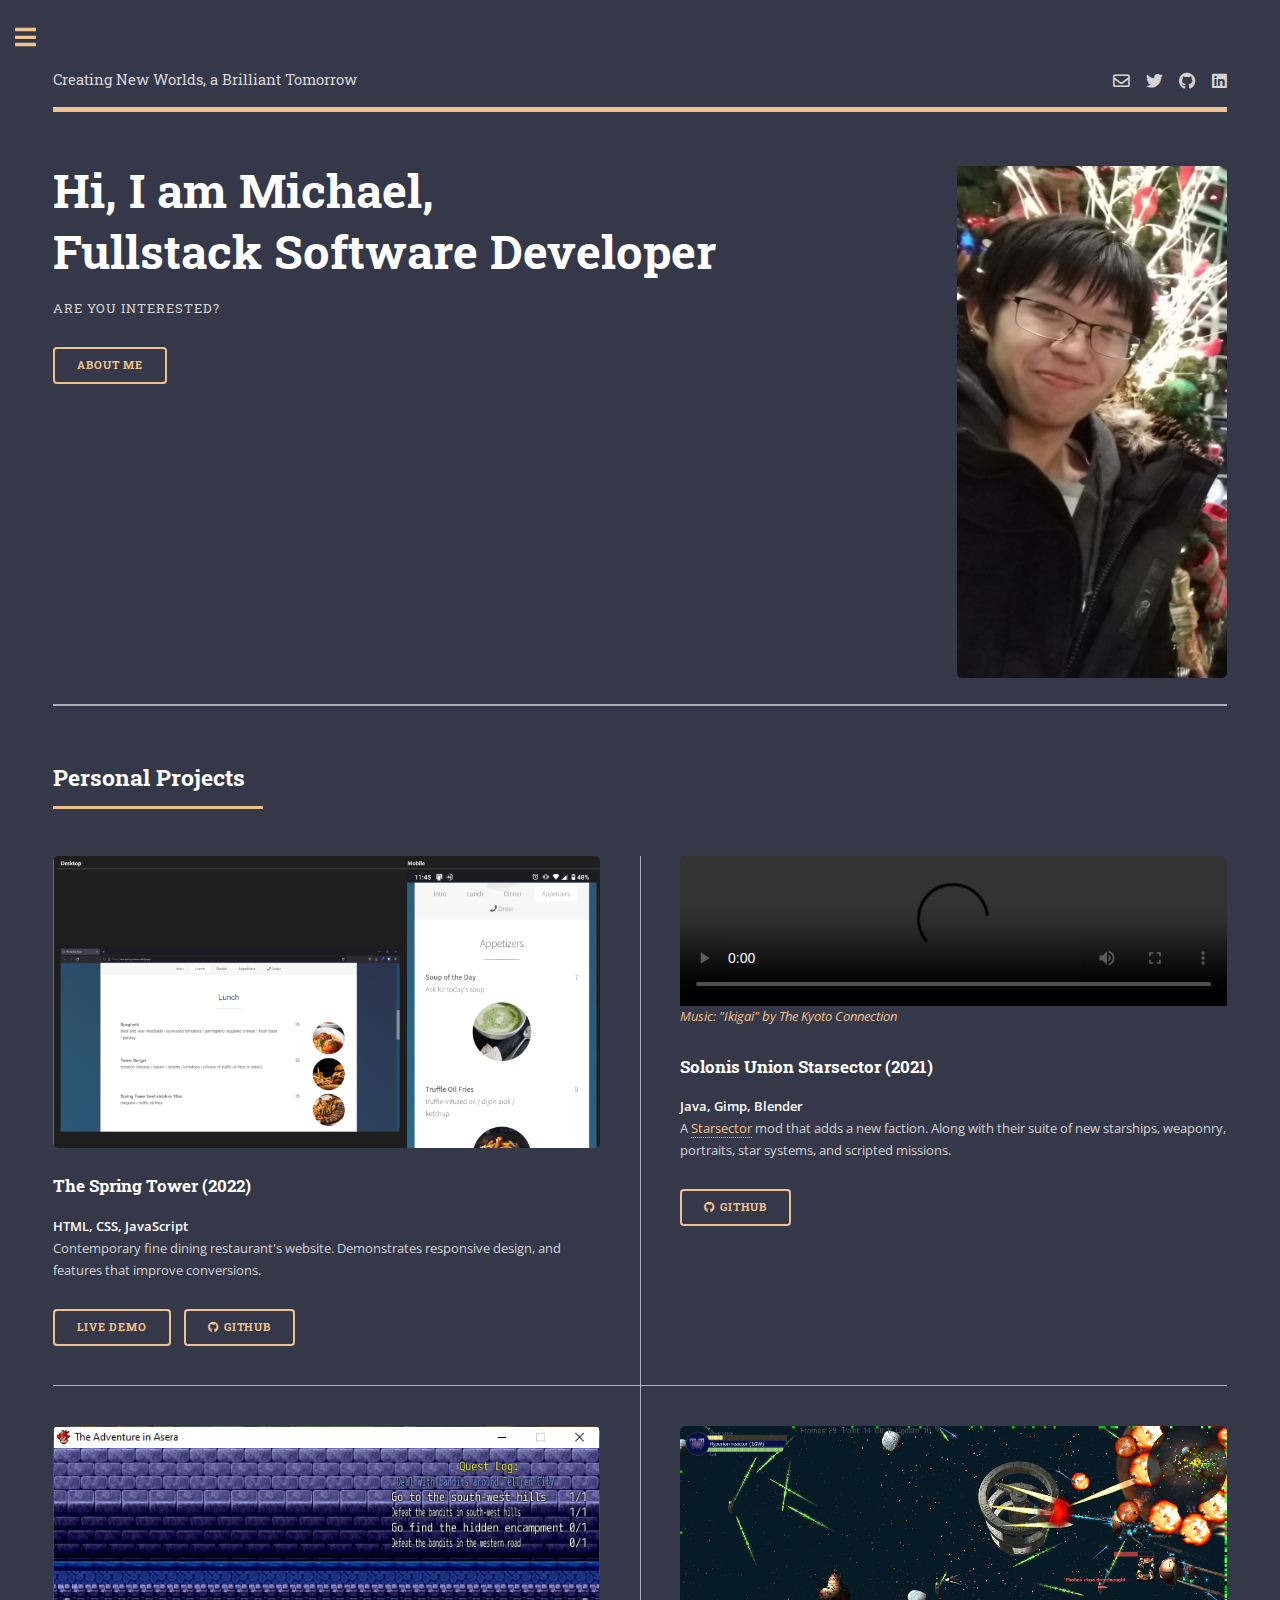
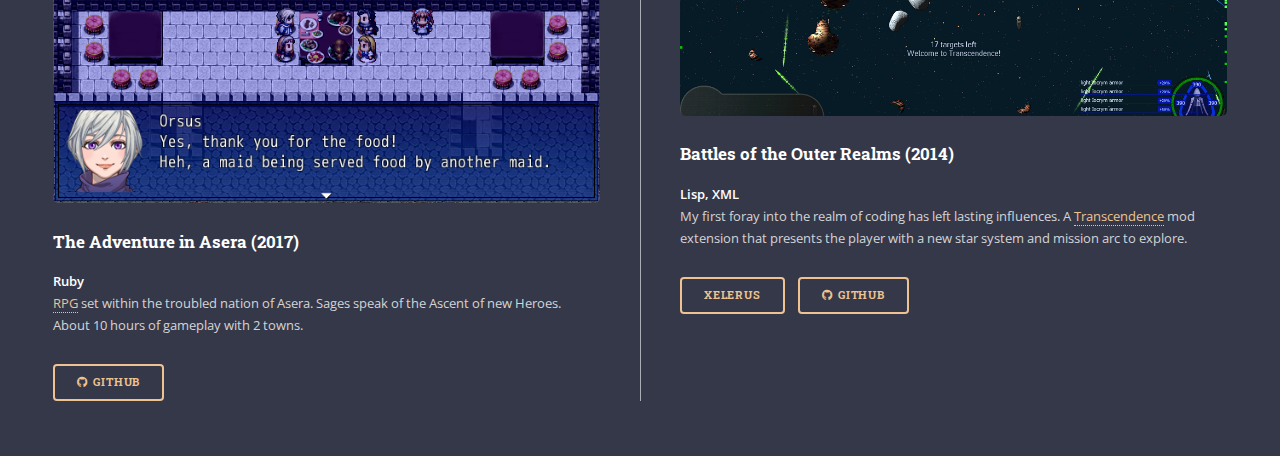
==== index.html @ c37753ed "Add poptrox to portfolio images" ====
<!DOCTYPE HTML>
<!--
	Editorial by HTML5 UP
	html5up.net | @ajlkn
	Free for personal and commercial use under the CCA 3.0 license (html5up.net/license)
-->
<html>
	<head>
		<title>Michael Ly - SolarGalaxy</title>
		<meta charset="utf-8" />
		<meta name="viewport" content="width=device-width, initial-scale=1, user-scalable=no" />
		<!-- <meta name="robots" content="nofollow"> -->
		<link rel="icon" type="image/x-icon" href="./images/favicon.ico">
		<link rel="stylesheet" href="assets/css/main.css" />
		<link rel="stylesheet" href="assets/css/poptrox.css" />
	</head>
	<body class="is-preload">

		<!-- Wrapper -->
			<div id="wrapper">

				<!-- Main -->
					<div id="main">
						<div class="inner">

							<!-- Header -->
								<header id="header">
									<a href="index.html" class="logo">Creating New Worlds, a Brilliant Tomorrow</a>
									<ul class="icons">
										<li><a href="mailto:michaelpci.ly@mail.utoronto.ca" class="icon fa-envelope"><span class="label">email</span></a></li>
										<li><a href="https://twitter.com/SolarGalaxyInf" class="icon brands fa-twitter"><span class="label">Twitter</span></a></li>
										<li><a href="https://github.com/infinitesolargalaxy" class="icon brands fa-github"><span class="label">Github</span></a></li>
										<li><a href="https://www.linkedin.com/in/michaellysg/" class="icon brands fa-linkedin"><span class="label">Linkedin</span></a></li>
									</ul>
								</header>

							<!-- Banner -->
								<section id="banner">
									<div class="content">
										<header>
											<h1>Hi, I am Michael,<br />
											Fullstack Software Developer</h1>
											<p>Are you interested?</p>
										</header>
										<ul class="actions">
											<li><a href="about-me.html" class="button big">About Me</a></li>
										</ul>
									</div>
									<span class="image object thumb">
										<a href="images/Profile.png" class="image"><img src="images/Profile.png" alt="Michael Ly" /></a>
									</span>
								</section>

								<section>
									<header class="major">
										<h2>Personal Projects</h2>
									</header>
									<div class="posts">
										<article class="thumb">
											<a href="images/TheSpringTower.PNG" class="image"><img src="images/TheSpringTower.PNG" alt="The Spring Tower restaurant website" /></a>
											<h3>The Spring Tower (2022)</h3>
											<p><strong>HTML, CSS, JavaScript</strong><br>Contemporary fine dining restaurant's website. Demonstrates responsive design, and features that improve conversions.</p>
											<ul class="actions">
												<li><a href="https://the-spring-tower.netlify.app/" class="button">Live Demo</a></li>
												<li><a href="https://github.com/infinitesolargalaxy/restaurant" class="button icon brands fa-github">Github</a></li>
											</ul>
										</article>
										<article>
											<a href="https://freemusicarchive.org/music/The_Kyoto_Connection/Kyoto_Soundscapes/8_Ikigai" class="image">
												<video controls>
													<source src="videos/Starsector Mod_Trim.mp4" type="video/mp4">
													Your browser does not support the video tag.
												</video>
												<figcaption>
													<i class="music-credit" href="https://freemusicarchive.org/music/The_Kyoto_Connection/Kyoto_Soundscapes/8_Ikigai" >Music: "Ikigai" by The Kyoto Connection</i>
												</figcaption>
											</a>
											<h3>Solonis Union Starsector (2021)</h3>
											<p><strong>Java, Gimp, Blender</strong><br>A <a href="https://fractalsoftworks.com/">Starsector</a> mod that adds a new faction. Along with their suite of new starships, weaponry, portraits, star systems, and scripted missions.</p>
											<ul class="actions">
												<li><a href="https://github.com/infinitesolargalaxy/Solonis_Union_starsector" class="button icon brands fa-github">Github</a></li>
											</ul>
										</article>
										<article class="thumb">
											<a href="images/TheAdventureInAsera3.PNG" class="image"><img src="images/TheAdventureInAsera3.PNG" alt="The Adventure in Asera" /></a>
											<h3>The Adventure in Asera (2017)</h3>
											<p><strong>Ruby</strong><br><a href="https://www.rpgmakerweb.com/products/rpg-maker-vx-ace">RPG</a> set within the troubled nation of Asera. Sages speak of the Ascent of new Heroes. About 10 hours of gameplay with 2 towns.</p>
											<ul class="actions">
												<li><a href="https://github.com/infinitesolargalaxy/Adventure" class="button icon brands fa-github">Github</a></li>
											</ul>
										</article>
										<article class="thumb">
											<a href="images/BattlesoftheOuterRealms.png" class="image"><img src="images/BattlesoftheOuterRealms.png" alt="Battles of the Outer Realms" /></a>
											<h3>Battles of the Outer Realms (2014)</h3>
											<p><strong>Lisp, XML</strong><br>My first foray into the realm of coding has left lasting influences. A <a href="https://transcendence.kronosaur.com/">Transcendence</a> mod extension that presents the player with a new star system and mission arc to explore.</p>
											<ul class="actions">
												<li><a href="http://xelerus.de/index.php?s=mod&id=1372" class="button">Xelerus</a></li>
												<li><a href="https://github.com/infinitesolargalaxy/Battles-of-the-Outer-Realms" class="button icon brands fa-github">Github</a></li>
											</ul>
										</article>
									</div>
								</section>
						</div>
					</div>

				<!-- Sidebar -->
					<div id="sidebar">
						<div class="inner">

							<!-- Search -->
								<section id="search" class="alt">
									<form method="get" action="https://google.com/search" target="_blank">
										<input name="q" type="hidden" value="site:infinitesolargalaxy.github.io"/>
										<input name="q" type="text" placeholder="search" id="query" maxlength="200" />
									</form>
								</section>

							<!-- Menu -->
								<nav id="menu">
									<header class="major">
										<h2>Menu</h2>
									</header>
									<ul>
										<li><a href="index.html">Homepage</a></li>
										<li><a href="about-me.html">About Me</a></li>
									</ul>
								</nav>
								
								<section class="fun-stats">
									<img src="https://github-readme-streak-stats.herokuapp.com/?user=infinitesolargalaxy&" alt="infinitesolargalaxy" />
									<img src="https://github-readme-stats.vercel.app/api/top-langs?username=infinitesolargalaxy&show_icons=true&locale=en&layout=compact" alt="infinitesolargalaxy" />
								</section>

							<!-- Section -->
								<section>
									<header class="major">
										<h2>Contact Me</h2>
									</header>
									<p>Let's Start a Conversation!</p>
									<ul class="contact">
										<li class="icon solid fa-envelope"><a href="mailto:michaelpci.ly@mail.utoronto.ca">michaelpci.ly@mail.utoronto.ca</a></li>
										<li class="icon solid brands fa-twitter"><a href="https://twitter.com/SolarGalaxyInf">Twitter</a></li>
										<li class="icon solid brands fa-github"><a href="https://github.com/infinitesolargalaxy">Github</a></li>
										<li class="icon solid brands fa-linkedin"><a href="https://www.linkedin.com/in/michaellysg/">Linkedin</a></li>
									</ul>
								</section>

							<!-- Footer -->
								<footer id="footer">
									<p class="copyright">&copy; Michael Ly. All rights reserved. <br>Design: <a href="https://html5up.net">HTML5 UP</a>.</p>
								</footer>

						</div>
					</div>

			</div>

		<!-- Scripts -->
			<script src="assets/js/jquery.min.js"></script>
			<script src="assets/js/jquery.poptrox.min.js"></script>
			<script src="assets/js/browser.min.js"></script>
			<script src="assets/js/breakpoints.min.js"></script>
			<script src="assets/js/util.js"></script>
			<script src="assets/js/main.js"></script>

	</body>
</html>
---- assets/css/main.css ----
@import url(fontawesome-all.min.css);
@import url("https://fonts.googleapis.com/css?family=Open+Sans:400,600,400italic,600italic|Roboto+Slab:400,700");
/*
	Editorial by HTML5 UP
	html5up.net | @ajlkn
	Free for personal and commercial use under the CCA 3.0 license (html5up.net/license)
*/
html, body, div, span, applet, object,
iframe, h1, h2, h3, h4, h5, h6, p, blockquote,
pre, a, abbr, acronym, address, big, cite,
code, del, dfn, em, img, ins, kbd, q, s, samp,
small, strike, strong, sub, sup, tt, var, b,
u, i, center, dl, dt, dd, ol, ul, li, fieldset,
form, label, legend, table, caption, tbody,
tfoot, thead, tr, th, td, article, aside,
canvas, details, embed, figure, figcaption,
footer, header, hgroup, menu, nav, output, ruby,
section, summary, time, mark, audio, video {
  margin: 0;
  padding: 0;
  border: 0;
  font-size: 100%;
  font: inherit;
  vertical-align: baseline; }

article, aside, details, figcaption, figure,
footer, header, hgroup, menu, nav, section {
  display: block; }

body {
  line-height: 1; }

ol, ul {
  list-style: none; }

blockquote, q {
  quotes: none; }
  blockquote:before, blockquote:after, q:before, q:after {
    content: '';
    content: none; }

table {
  border-collapse: collapse;
  border-spacing: 0; }

body {
  -webkit-text-size-adjust: none; }

mark {
  background-color: transparent;
  color: inherit; }

input::-moz-focus-inner {
  border: 0;
  padding: 0; }

input, select, textarea {
  -moz-appearance: none;
  -webkit-appearance: none;
  -ms-appearance: none;
  appearance: none; }

/* Basic */
@-ms-viewport {
  width: device-width; }

body {
  -ms-overflow-style: scrollbar; }

@media screen and (max-width: 480px) {
  html, body {
    min-width: 320px; } }

html {
  box-sizing: border-box; }

*, *:before, *:after {
  box-sizing: inherit; }

body {
  background: #353849; }
  body.is-preload *, body.is-preload *:before, body.is-preload *:after, body.is-resizing *, body.is-resizing *:before, body.is-resizing *:after {
    -moz-animation: none !important;
    -webkit-animation: none !important;
    -ms-animation: none !important;
    animation: none !important;
    -moz-transition: none !important;
    -webkit-transition: none !important;
    -ms-transition: none !important;
    transition: none !important; }

/* Type */
body, input, select, textarea {
  color: #D4D4D6;
  font-family: "Open Sans", sans-serif;
  font-size: 13pt;
  font-weight: 400;
  line-height: 1.65; }
  @media screen and (max-width: 1680px) {
    body, input, select, textarea {
      font-size: 11pt; } }
  @media screen and (max-width: 1280px) {
    body, input, select, textarea {
      font-size: 10pt; } }
  @media screen and (max-width: 360px) {
    body, input, select, textarea {
      font-size: 9pt; } }

a {
  -moz-transition: color 0.2s ease-in-out, border-bottom-color 0.2s ease-in-out;
  -webkit-transition: color 0.2s ease-in-out, border-bottom-color 0.2s ease-in-out;
  -ms-transition: color 0.2s ease-in-out, border-bottom-color 0.2s ease-in-out;
  transition: color 0.2s ease-in-out, border-bottom-color 0.2s ease-in-out;
  border-bottom: dotted 1px;
  color: #EEC390;
  text-decoration: none; }
  a:hover {
    border-bottom-color: #EEC390;
    color: #EEC390 !important; }
    a:hover strong {
      color: inherit; }

strong, b {
  color: #FFFFFF;
  font-weight: 600; }

em, i {
  font-style: italic; }

p {
  margin: 0 0 2em 0; }

h1, h2, h3, h4, h5, h6 {
  color: #FFFFFF;
  font-family: "Roboto Slab", serif;
  font-weight: 700;
  line-height: 1.5;
  margin: 0 0 1em 0; }
  h1 a, h2 a, h3 a, h4 a, h5 a, h6 a {
    color: inherit;
    text-decoration: none;
    border-bottom: 0; }

h1 {
  font-size: 4em;
  margin: 0 0 0.5em 0;
  line-height: 1.3; }

h2 {
  font-size: 1.75em; }

h3 {
  font-size: 1.25em; }

h4 {
  font-size: 1.1em; }

h5 {
  font-size: 0.9em; }

h6 {
  font-size: 0.7em; }

@media screen and (max-width: 1680px) {
  h1 {
    font-size: 3.5em; } }

@media screen and (max-width: 980px) {
  h1 {
    font-size: 3.25em; } }

@media screen and (max-width: 736px) {
  h1 {
    font-size: 2em;
    line-height: 1.4; }
  h2 {
    font-size: 1.5em; } }

sub {
  font-size: 0.8em;
  position: relative;
  top: 0.5em; }

sup {
  font-size: 0.8em;
  position: relative;
  top: -0.5em; }

blockquote {
  border-left: solid 3px rgba(210, 215, 217, 0.75);
  font-style: italic;
  margin: 0 0 2em 0;
  padding: 0.5em 0 0.5em 2em; }

code {
  background: rgba(230, 235, 237, 0.25);
  border-radius: 0.375em;
  border: solid 1px rgba(210, 215, 217, 0.75);
  font-family: "Courier New", monospace;
  font-size: 0.9em;
  margin: 0 0.25em;
  padding: 0.25em 0.65em; }

pre {
  -webkit-overflow-scrolling: touch;
  font-family: "Courier New", monospace;
  font-size: 0.9em;
  margin: 0 0 2em 0; }
  pre code {
    display: block;
    line-height: 1.75;
    padding: 1em 1.5em;
    overflow-x: auto; }

hr {
  border: 0;
  border-bottom: solid 1px rgba(210, 215, 217, 0.75);
  margin: 2em 0; }
  hr.major {
    margin: 3em 0; }

.align-left {
  text-align: left; }

.align-center {
  text-align: center; }

.align-right {
  text-align: right; }

/* Row */
.row {
  display: flex;
  flex-wrap: wrap;
  box-sizing: border-box;
  align-items: stretch; }
  .row > * {
    box-sizing: border-box; }
  .row.gtr-uniform > * > :last-child {
    margin-bottom: 0; }
  .row.aln-left {
    justify-content: flex-start; }
  .row.aln-center {
    justify-content: center; }
  .row.aln-right {
    justify-content: flex-end; }
  .row.aln-top {
    align-items: flex-start; }
  .row.aln-middle {
    align-items: center; }
  .row.aln-bottom {
    align-items: flex-end; }
  .row > .imp {
    order: -1; }
  .row > .col-1 {
    width: 8.33333%; }
  .row > .off-1 {
    margin-left: 8.33333%; }
  .row > .col-2 {
    width: 16.66667%; }
  .row > .off-2 {
    margin-left: 16.66667%; }
  .row > .col-3 {
    width: 25%; }
  .row > .off-3 {
    margin-left: 25%; }
  .row > .col-4 {
    width: 33.33333%; }
  .row > .off-4 {
    margin-left: 33.33333%; }
  .row > .col-5 {
    width: 41.66667%; }
  .row > .off-5 {
    margin-left: 41.66667%; }
  .row > .col-6 {
    width: 50%; }
  .row > .off-6 {
    margin-left: 50%; }
  .row > .col-7 {
    width: 58.33333%; }
  .row > .off-7 {
    margin-left: 58.33333%; }
  .row > .col-8 {
    width: 66.66667%; }
  .row > .off-8 {
    margin-left: 66.66667%; }
  .row > .col-9 {
    width: 75%; }
  .row > .off-9 {
    margin-left: 75%; }
  .row > .col-10 {
    width: 83.33333%; }
  .row > .off-10 {
    margin-left: 83.33333%; }
  .row > .col-11 {
    width: 91.66667%; }
  .row > .off-11 {
    margin-left: 91.66667%; }
  .row > .col-12 {
    width: 100%; }
  .row > .off-12 {
    margin-left: 100%; }
  .row.gtr-0 {
    margin-top: 0;
    margin-left: 0em; }
    .row.gtr-0 > * {
      padding: 0 0 0 0em; }
    .row.gtr-0.gtr-uniform {
      margin-top: 0em; }
      .row.gtr-0.gtr-uniform > * {
        padding-top: 0em; }
  .row.gtr-25 {
    margin-top: 0;
    margin-left: -0.375em; }
    .row.gtr-25 > * {
      padding: 0 0 0 0.375em; }
    .row.gtr-25.gtr-uniform {
      margin-top: -0.375em; }
      .row.gtr-25.gtr-uniform > * {
        padding-top: 0.375em; }
  .row.gtr-50 {
    margin-top: 0;
    margin-left: -0.75em; }
    .row.gtr-50 > * {
      padding: 0 0 0 0.75em; }
    .row.gtr-50.gtr-uniform {
      margin-top: -0.75em; }
      .row.gtr-50.gtr-uniform > * {
        padding-top: 0.75em; }
  .row {
    margin-top: 0;
    margin-left: -1.5em; }
    .row > * {
      padding: 0 0 0 1.5em; }
    .row.gtr-uniform {
      margin-top: -1.5em; }
      .row.gtr-uniform > * {
        padding-top: 1.5em; }
  .row.gtr-150 {
    margin-top: 0;
    margin-left: -2.25em; }
    .row.gtr-150 > * {
      padding: 0 0 0 2.25em; }
    .row.gtr-150.gtr-uniform {
      margin-top: -2.25em; }
      .row.gtr-150.gtr-uniform > * {
        padding-top: 2.25em; }
  .row.gtr-200 {
    margin-top: 0;
    margin-left: -3em; }
    .row.gtr-200 > * {
      padding: 0 0 0 3em; }
    .row.gtr-200.gtr-uniform {
      margin-top: -3em; }
      .row.gtr-200.gtr-uniform > * {
        padding-top: 3em; }
  @media screen and (max-width: 1680px) {
    .row {
      display: flex;
      flex-wrap: wrap;
      box-sizing: border-box;
      align-items: stretch; }
      .row > * {
        box-sizing: border-box; }
      .row.gtr-uniform > * > :last-child {
        margin-bottom: 0; }
      .row.aln-left {
        justify-content: flex-start; }
      .row.aln-center {
        justify-content: center; }
      .row.aln-right {
        justify-content: flex-end; }
      .row.aln-top {
        align-items: flex-start; }
      .row.aln-middle {
        align-items: center; }
      .row.aln-bottom {
        align-items: flex-end; }
      .row > .imp-xlarge {
        order: -1; }
      .row > .col-1-xlarge {
        width: 8.33333%; }
      .row > .off-1-xlarge {
        margin-left: 8.33333%; }
      .row > .col-2-xlarge {
        width: 16.66667%; }
      .row > .off-2-xlarge {
        margin-left: 16.66667%; }
      .row > .col-3-xlarge {
        width: 25%; }
      .row > .off-3-xlarge {
        margin-left: 25%; }
      .row > .col-4-xlarge {
        width: 33.33333%; }
      .row > .off-4-xlarge {
        margin-left: 33.33333%; }
      .row > .col-5-xlarge {
        width: 41.66667%; }
      .row > .off-5-xlarge {
        margin-left: 41.66667%; }
      .row > .col-6-xlarge {
        width: 50%; }
      .row > .off-6-xlarge {
        margin-left: 50%; }
      .row > .col-7-xlarge {
        width: 58.33333%; }
      .row > .off-7-xlarge {
        margin-left: 58.33333%; }
      .row > .col-8-xlarge {
        width: 66.66667%; }
      .row > .off-8-xlarge {
        margin-left: 66.66667%; }
      .row > .col-9-xlarge {
        width: 75%; }
      .row > .off-9-xlarge {
        margin-left: 75%; }
      .row > .col-10-xlarge {
        width: 83.33333%; }
      .row > .off-10-xlarge {
        margin-left: 83.33333%; }
      .row > .col-11-xlarge {
        width: 91.66667%; }
      .row > .off-11-xlarge {
        margin-left: 91.66667%; }
      .row > .col-12-xlarge {
        width: 100%; }
      .row > .off-12-xlarge {
        margin-left: 100%; }
      .row.gtr-0 {
        margin-top: 0;
        margin-left: 0em; }
        .row.gtr-0 > * {
          padding: 0 0 0 0em; }
        .row.gtr-0.gtr-uniform {
          margin-top: 0em; }
          .row.gtr-0.gtr-uniform > * {
            padding-top: 0em; }
      .row.gtr-25 {
        margin-top: 0;
        margin-left: -0.375em; }
        .row.gtr-25 > * {
          padding: 0 0 0 0.375em; }
        .row.gtr-25.gtr-uniform {
          margin-top: -0.375em; }
          .row.gtr-25.gtr-uniform > * {
            padding-top: 0.375em; }
      .row.gtr-50 {
        margin-top: 0;
        margin-left: -0.75em; }
        .row.gtr-50 > * {
          padding: 0 0 0 0.75em; }
        .row.gtr-50.gtr-uniform {
          margin-top: -0.75em; }
          .row.gtr-50.gtr-uniform > * {
            padding-top: 0.75em; }
      .row {
        margin-top: 0;
        margin-left: -1.5em; }
        .row > * {
          padding: 0 0 0 1.5em; }
        .row.gtr-uniform {
          margin-top: -1.5em; }
          .row.gtr-uniform > * {
            padding-top: 1.5em; }
      .row.gtr-150 {
        margin-top: 0;
        margin-left: -2.25em; }
        .row.gtr-150 > * {
          padding: 0 0 0 2.25em; }
        .row.gtr-150.gtr-uniform {
          margin-top: -2.25em; }
          .row.gtr-150.gtr-uniform > * {
            padding-top: 2.25em; }
      .row.gtr-200 {
        margin-top: 0;
        margin-left: -3em; }
        .row.gtr-200 > * {
          padding: 0 0 0 3em; }
        .row.gtr-200.gtr-uniform {
          margin-top: -3em; }
          .row.gtr-200.gtr-uniform > * {
            padding-top: 3em; } }
  @media screen and (max-width: 1280px) {
    .row {
      display: flex;
      flex-wrap: wrap;
      box-sizing: border-box;
      align-items: stretch; }
      .row > * {
        box-sizing: border-box; }
      .row.gtr-uniform > * > :last-child {
        margin-bottom: 0; }
      .row.aln-left {
        justify-content: flex-start; }
      .row.aln-center {
        justify-content: center; }
      .row.aln-right {
        justify-content: flex-end; }
      .row.aln-top {
        align-items: flex-start; }
      .row.aln-middle {
        align-items: center; }
      .row.aln-bottom {
        align-items: flex-end; }
      .row > .imp-large {
        order: -1; }
      .row > .col-1-large {
        width: 8.33333%; }
      .row > .off-1-large {
        margin-left: 8.33333%; }
      .row > .col-2-large {
        width: 16.66667%; }
      .row > .off-2-large {
        margin-left: 16.66667%; }
      .row > .col-3-large {
        width: 25%; }
      .row > .off-3-large {
        margin-left: 25%; }
      .row > .col-4-large {
        width: 33.33333%; }
      .row > .off-4-large {
        margin-left: 33.33333%; }
      .row > .col-5-large {
        width: 41.66667%; }
      .row > .off-5-large {
        margin-left: 41.66667%; }
      .row > .col-6-large {
        width: 50%; }
      .row > .off-6-large {
        margin-left: 50%; }
      .row > .col-7-large {
        width: 58.33333%; }
      .row > .off-7-large {
        margin-left: 58.33333%; }
      .row > .col-8-large {
        width: 66.66667%; }
      .row > .off-8-large {
        margin-left: 66.66667%; }
      .row > .col-9-large {
        width: 75%; }
      .row > .off-9-large {
        margin-left: 75%; }
      .row > .col-10-large {
        width: 83.33333%; }
      .row > .off-10-large {
        margin-left: 83.33333%; }
      .row > .col-11-large {
        width: 91.66667%; }
      .row > .off-11-large {
        margin-left: 91.66667%; }
      .row > .col-12-large {
        width: 100%; }
      .row > .off-12-large {
        margin-left: 100%; }
      .row.gtr-0 {
        margin-top: 0;
        margin-left: 0em; }
        .row.gtr-0 > * {
          padding: 0 0 0 0em; }
        .row.gtr-0.gtr-uniform {
          margin-top: 0em; }
          .row.gtr-0.gtr-uniform > * {
            padding-top: 0em; }
      .row.gtr-25 {
        margin-top: 0;
        margin-left: -0.375em; }
        .row.gtr-25 > * {
          padding: 0 0 0 0.375em; }
        .row.gtr-25.gtr-uniform {
          margin-top: -0.375em; }
          .row.gtr-25.gtr-uniform > * {
            padding-top: 0.375em; }
      .row.gtr-50 {
        margin-top: 0;
        margin-left: -0.75em; }
        .row.gtr-50 > * {
          padding: 0 0 0 0.75em; }
        .row.gtr-50.gtr-uniform {
          margin-top: -0.75em; }
          .row.gtr-50.gtr-uniform > * {
            padding-top: 0.75em; }
      .row {
        margin-top: 0;
        margin-left: -1.5em; }
        .row > * {
          padding: 0 0 0 1.5em; }
        .row.gtr-uniform {
          margin-top: -1.5em; }
          .row.gtr-uniform > * {
            padding-top: 1.5em; }
      .row.gtr-150 {
        margin-top: 0;
        margin-left: -2.25em; }
        .row.gtr-150 > * {
          padding: 0 0 0 2.25em; }
        .row.gtr-150.gtr-uniform {
          margin-top: -2.25em; }
          .row.gtr-150.gtr-uniform > * {
            padding-top: 2.25em; }
      .row.gtr-200 {
        margin-top: 0;
        margin-left: -3em; }
        .row.gtr-200 > * {
          padding: 0 0 0 3em; }
        .row.gtr-200.gtr-uniform {
          margin-top: -3em; }
          .row.gtr-200.gtr-uniform > * {
            padding-top: 3em; } }
  @media screen and (max-width: 980px) {
    .row {
      display: flex;
      flex-wrap: wrap;
      box-sizing: border-box;
      align-items: stretch; }
      .row > * {
        box-sizing: border-box; }
      .row.gtr-uniform > * > :last-child {
        margin-bottom: 0; }
      .row.aln-left {
        justify-content: flex-start; }
      .row.aln-center {
        justify-content: center; }
      .row.aln-right {
        justify-content: flex-end; }
      .row.aln-top {
        align-items: flex-start; }
      .row.aln-middle {
        align-items: center; }
      .row.aln-bottom {
        align-items: flex-end; }
      .row > .imp-medium {
        order: -1; }
      .row > .col-1-medium {
        width: 8.33333%; }
      .row > .off-1-medium {
        margin-left: 8.33333%; }
      .row > .col-2-medium {
        width: 16.66667%; }
      .row > .off-2-medium {
        margin-left: 16.66667%; }
      .row > .col-3-medium {
        width: 25%; }
      .row > .off-3-medium {
        margin-left: 25%; }
      .row > .col-4-medium {
        width: 33.33333%; }
      .row > .off-4-medium {
        margin-left: 33.33333%; }
      .row > .col-5-medium {
        width: 41.66667%; }
      .row > .off-5-medium {
        margin-left: 41.66667%; }
      .row > .col-6-medium {
        width: 50%; }
      .row > .off-6-medium {
        margin-left: 50%; }
      .row > .col-7-medium {
        width: 58.33333%; }
      .row > .off-7-medium {
        margin-left: 58.33333%; }
      .row > .col-8-medium {
        width: 66.66667%; }
      .row > .off-8-medium {
        margin-left: 66.66667%; }
      .row > .col-9-medium {
        width: 75%; }
      .row > .off-9-medium {
        margin-left: 75%; }
      .row > .col-10-medium {
        width: 83.33333%; }
      .row > .off-10-medium {
        margin-left: 83.33333%; }
      .row > .col-11-medium {
        width: 91.66667%; }
      .row > .off-11-medium {
        margin-left: 91.66667%; }
      .row > .col-12-medium {
        width: 100%; }
      .row > .off-12-medium {
        margin-left: 100%; }
      .row.gtr-0 {
        margin-top: 0;
        margin-left: 0em; }
        .row.gtr-0 > * {
          padding: 0 0 0 0em; }
        .row.gtr-0.gtr-uniform {
          margin-top: 0em; }
          .row.gtr-0.gtr-uniform > * {
            padding-top: 0em; }
      .row.gtr-25 {
        margin-top: 0;
        margin-left: -0.375em; }
        .row.gtr-25 > * {
          padding: 0 0 0 0.375em; }
        .row.gtr-25.gtr-uniform {
          margin-top: -0.375em; }
          .row.gtr-25.gtr-uniform > * {
            padding-top: 0.375em; }
      .row.gtr-50 {
        margin-top: 0;
        margin-left: -0.75em; }
        .row.gtr-50 > * {
          padding: 0 0 0 0.75em; }
        .row.gtr-50.gtr-uniform {
          margin-top: -0.75em; }
          .row.gtr-50.gtr-uniform > * {
            padding-top: 0.75em; }
      .row {
        margin-top: 0;
        margin-left: -1.5em; }
        .row > * {
          padding: 0 0 0 1.5em; }
        .row.gtr-uniform {
          margin-top: -1.5em; }
          .row.gtr-uniform > * {
            padding-top: 1.5em; }
      .row.gtr-150 {
        margin-top: 0;
        margin-left: -2.25em; }
        .row.gtr-150 > * {
          padding: 0 0 0 2.25em; }
        .row.gtr-150.gtr-uniform {
          margin-top: -2.25em; }
          .row.gtr-150.gtr-uniform > * {
            padding-top: 2.25em; }
      .row.gtr-200 {
        margin-top: 0;
        margin-left: -3em; }
        .row.gtr-200 > * {
          padding: 0 0 0 3em; }
        .row.gtr-200.gtr-uniform {
          margin-top: -3em; }
          .row.gtr-200.gtr-uniform > * {
            padding-top: 3em; } }
  @media screen and (max-width: 736px) {
    .row {
      display: flex;
      flex-wrap: wrap;
      box-sizing: border-box;
      align-items: stretch; }
      .row > * {
        box-sizing: border-box; }
      .row.gtr-uniform > * > :last-child {
        margin-bottom: 0; }
      .row.aln-left {
        justify-content: flex-start; }
      .row.aln-center {
        justify-content: center; }
      .row.aln-right {
        justify-content: flex-end; }
      .row.aln-top {
        align-items: flex-start; }
      .row.aln-middle {
        align-items: center; }
      .row.aln-bottom {
        align-items: flex-end; }
      .row > .imp-small {
        order: -1; }
      .row > .col-1-small {
        width: 8.33333%; }
      .row > .off-1-small {
        margin-left: 8.33333%; }
      .row > .col-2-small {
        width: 16.66667%; }
      .row > .off-2-small {
        margin-left: 16.66667%; }
      .row > .col-3-small {
        width: 25%; }
      .row > .off-3-small {
        margin-left: 25%; }
      .row > .col-4-small {
        width: 33.33333%; }
      .row > .off-4-small {
        margin-left: 33.33333%; }
      .row > .col-5-small {
        width: 41.66667%; }
      .row > .off-5-small {
        margin-left: 41.66667%; }
      .row > .col-6-small {
        width: 50%; }
      .row > .off-6-small {
        margin-left: 50%; }
      .row > .col-7-small {
        width: 58.33333%; }
      .row > .off-7-small {
        margin-left: 58.33333%; }
      .row > .col-8-small {
        width: 66.66667%; }
      .row > .off-8-small {
        margin-left: 66.66667%; }
      .row > .col-9-small {
        width: 75%; }
      .row > .off-9-small {
        margin-left: 75%; }
      .row > .col-10-small {
        width: 83.33333%; }
      .row > .off-10-small {
        margin-left: 83.33333%; }
      .row > .col-11-small {
        width: 91.66667%; }
      .row > .off-11-small {
        margin-left: 91.66667%; }
      .row > .col-12-small {
        width: 100%; }
      .row > .off-12-small {
        margin-left: 100%; }
      .row.gtr-0 {
        margin-top: 0;
        margin-left: 0em; }
        .row.gtr-0 > * {
          padding: 0 0 0 0em; }
        .row.gtr-0.gtr-uniform {
          margin-top: 0em; }
          .row.gtr-0.gtr-uniform > * {
            padding-top: 0em; }
      .row.gtr-25 {
        margin-top: 0;
        margin-left: -0.375em; }
        .row.gtr-25 > * {
          padding: 0 0 0 0.375em; }
        .row.gtr-25.gtr-uniform {
          margin-top: -0.375em; }
          .row.gtr-25.gtr-uniform > * {
            padding-top: 0.375em; }
      .row.gtr-50 {
        margin-top: 0;
        margin-left: -0.75em; }
        .row.gtr-50 > * {
          padding: 0 0 0 0.75em; }
        .row.gtr-50.gtr-uniform {
          margin-top: -0.75em; }
          .row.gtr-50.gtr-uniform > * {
            padding-top: 0.75em; }
      .row {
        margin-top: 0;
        margin-left: -1.5em; }
        .row > * {
          padding: 0 0 0 1.5em; }
        .row.gtr-uniform {
          margin-top: -1.5em; }
          .row.gtr-uniform > * {
            padding-top: 1.5em; }
      .row.gtr-150 {
        margin-top: 0;
        margin-left: -2.25em; }
        .row.gtr-150 > * {
          padding: 0 0 0 2.25em; }
        .row.gtr-150.gtr-uniform {
          margin-top: -2.25em; }
          .row.gtr-150.gtr-uniform > * {
            padding-top: 2.25em; }
      .row.gtr-200 {
        margin-top: 0;
        margin-left: -3em; }
        .row.gtr-200 > * {
          padding: 0 0 0 3em; }
        .row.gtr-200.gtr-uniform {
          margin-top: -3em; }
          .row.gtr-200.gtr-uniform > * {
            padding-top: 3em; } }
  @media screen and (max-width: 480px) {
    .row {
      display: flex;
      flex-wrap: wrap;
      box-sizing: border-box;
      align-items: stretch; }
      .row > * {
        box-sizing: border-box; }
      .row.gtr-uniform > * > :last-child {
        margin-bottom: 0; }
      .row.aln-left {
        justify-content: flex-start; }
      .row.aln-center {
        justify-content: center; }
      .row.aln-right {
        justify-content: flex-end; }
      .row.aln-top {
        align-items: flex-start; }
      .row.aln-middle {
        align-items: center; }
      .row.aln-bottom {
        align-items: flex-end; }
      .row > .imp-xsmall {
        order: -1; }
      .row > .col-1-xsmall {
        width: 8.33333%; }
      .row > .off-1-xsmall {
        margin-left: 8.33333%; }
      .row > .col-2-xsmall {
        width: 16.66667%; }
      .row > .off-2-xsmall {
        margin-left: 16.66667%; }
      .row > .col-3-xsmall {
        width: 25%; }
      .row > .off-3-xsmall {
        margin-left: 25%; }
      .row > .col-4-xsmall {
        width: 33.33333%; }
      .row > .off-4-xsmall {
        margin-left: 33.33333%; }
      .row > .col-5-xsmall {
        width: 41.66667%; }
      .row > .off-5-xsmall {
        margin-left: 41.66667%; }
      .row > .col-6-xsmall {
        width: 50%; }
      .row > .off-6-xsmall {
        margin-left: 50%; }
      .row > .col-7-xsmall {
        width: 58.33333%; }
      .row > .off-7-xsmall {
        margin-left: 58.33333%; }
      .row > .col-8-xsmall {
        width: 66.66667%; }
      .row > .off-8-xsmall {
        margin-left: 66.66667%; }
      .row > .col-9-xsmall {
        width: 75%; }
      .row > .off-9-xsmall {
        margin-left: 75%; }
      .row > .col-10-xsmall {
        width: 83.33333%; }
      .row > .off-10-xsmall {
        margin-left: 83.33333%; }
      .row > .col-11-xsmall {
        width: 91.66667%; }
      .row > .off-11-xsmall {
        margin-left: 91.66667%; }
      .row > .col-12-xsmall {
        width: 100%; }
      .row > .off-12-xsmall {
        margin-left: 100%; }
      .row.gtr-0 {
        margin-top: 0;
        margin-left: 0em; }
        .row.gtr-0 > * {
          padding: 0 0 0 0em; }
        .row.gtr-0.gtr-uniform {
          margin-top: 0em; }
          .row.gtr-0.gtr-uniform > * {
            padding-top: 0em; }
      .row.gtr-25 {
        margin-top: 0;
        margin-left: -0.375em; }
        .row.gtr-25 > * {
          padding: 0 0 0 0.375em; }
        .row.gtr-25.gtr-uniform {
          margin-top: -0.375em; }
          .row.gtr-25.gtr-uniform > * {
            padding-top: 0.375em; }
      .row.gtr-50 {
        margin-top: 0;
        margin-left: -0.75em; }
        .row.gtr-50 > * {
          padding: 0 0 0 0.75em; }
        .row.gtr-50.gtr-uniform {
          margin-top: -0.75em; }
          .row.gtr-50.gtr-uniform > * {
            padding-top: 0.75em; }
      .row {
        margin-top: 0;
        margin-left: -1.5em; }
        .row > * {
          padding: 0 0 0 1.5em; }
        .row.gtr-uniform {
          margin-top: -1.5em; }
          .row.gtr-uniform > * {
            padding-top: 1.5em; }
      .row.gtr-150 {
        margin-top: 0;
        margin-left: -2.25em; }
        .row.gtr-150 > * {
          padding: 0 0 0 2.25em; }
        .row.gtr-150.gtr-uniform {
          margin-top: -2.25em; }
          .row.gtr-150.gtr-uniform > * {
            padding-top: 2.25em; }
      .row.gtr-200 {
        margin-top: 0;
        margin-left: -3em; }
        .row.gtr-200 > * {
          padding: 0 0 0 3em; }
        .row.gtr-200.gtr-uniform {
          margin-top: -3em; }
          .row.gtr-200.gtr-uniform > * {
            padding-top: 3em; } }

/* Section/Article */
section.special, article.special {
  text-align: center; }

header p {
  font-family: "Roboto Slab", serif;
  font-size: 1em;
  font-weight: 400;
  letter-spacing: 0.075em;
  margin-top: -0.5em;
  text-transform: uppercase; }

header.major > :last-child {
  border-bottom: solid 3px #EEC390;
  display: inline-block;
  margin: 0 0 2em 0;
  padding: 0 0.75em 0.5em 0; }

header.main > :last-child {
  margin: 0 0 1em 0; }

/* Form */
form {
  margin: 0 0 2em 0; }

label {
  color: #FFFFFF;
  display: block;
  font-size: 0.9em;
  font-weight: 600;
  margin: 0 0 1em 0; }

input[type="text"],
input[type="password"],
input[type="email"],
input[type="tel"],
input[type="search"],
input[type="url"],
select,
textarea {
  -moz-appearance: none;
  -webkit-appearance: none;
  -ms-appearance: none;
  appearance: none;
  background: #353849;
  border-radius: 0.375em;
  border: none;
  border: solid 1px rgba(210, 215, 217, 0.75);
  color: inherit;
  display: block;
  outline: 0;
  padding: 0 1em;
  text-decoration: none;
  width: 100%; }
  input[type="text"]:invalid,
  input[type="password"]:invalid,
  input[type="email"]:invalid,
  input[type="tel"]:invalid,
  input[type="search"]:invalid,
  input[type="url"]:invalid,
  select:invalid,
  textarea:invalid {
    box-shadow: none; }
  input[type="text"]:focus,
  input[type="password"]:focus,
  input[type="email"]:focus,
  input[type="tel"]:focus,
  input[type="search"]:focus,
  input[type="url"]:focus,
  select:focus,
  textarea:focus {
    border-color: #EEC390;
    box-shadow: 0 0 0 1px #EEC390; }

select {
  background-image: url("data:image/svg+xml;charset=utf8,%3Csvg xmlns='http://www.w3.org/2000/svg' width='40' height='40' preserveAspectRatio='none' viewBox='0 0 40 40'%3E%3Cpath d='M9.4,12.3l10.4,10.4l10.4-10.4c0.2-0.2,0.5-0.4,0.9-0.4c0.3,0,0.6,0.1,0.9,0.4l3.3,3.3c0.2,0.2,0.4,0.5,0.4,0.9 c0,0.4-0.1,0.6-0.4,0.9L20.7,31.9c-0.2,0.2-0.5,0.4-0.9,0.4c-0.3,0-0.6-0.1-0.9-0.4L4.3,17.3c-0.2-0.2-0.4-0.5-0.4-0.9 c0-0.4,0.1-0.6,0.4-0.9l3.3-3.3c0.2-0.2,0.5-0.4,0.9-0.4S9.1,12.1,9.4,12.3z' fill='rgba(210, 215, 217, 0.75)' /%3E%3C/svg%3E");
  background-size: 1.25em;
  background-repeat: no-repeat;
  background-position: calc(100% - 1em) center;
  height: 2.75em;
  padding-right: 2.75em;
  text-overflow: ellipsis; }
  select option {
    color: #FFFFFF;
    background: #353849; }
  select:focus::-ms-value {
    background-color: transparent; }
  select::-ms-expand {
    display: none; }

input[type="text"],
input[type="password"],
input[type="email"],
input[type="tel"],
input[type="search"],
input[type="url"],
select {
  height: 2.75em; }

textarea {
  padding: 0.75em 1em; }

input[type="checkbox"],
input[type="radio"] {
  -moz-appearance: none;
  -webkit-appearance: none;
  -ms-appearance: none;
  appearance: none;
  display: block;
  float: left;
  margin-right: -2em;
  opacity: 0;
  width: 1em;
  z-index: -1; }
  input[type="checkbox"] + label,
  input[type="radio"] + label {
    text-decoration: none;
    color: #D4D4D6;
    cursor: pointer;
    display: inline-block;
    font-size: 1em;
    font-weight: 400;
    padding-left: 2.4em;
    padding-right: 0.75em;
    position: relative; }
    input[type="checkbox"] + label:before,
    input[type="radio"] + label:before {
      -moz-osx-font-smoothing: grayscale;
      -webkit-font-smoothing: antialiased;
      display: inline-block;
      font-style: normal;
      font-variant: normal;
      text-rendering: auto;
      line-height: 1;
      text-transform: none !important;
      font-family: 'Font Awesome 5 Free';
      font-weight: 900; }
    input[type="checkbox"] + label:before,
    input[type="radio"] + label:before {
      background: #353849;
      border-radius: 0.375em;
      border: solid 1px rgba(210, 215, 217, 0.75);
      content: '';
      display: inline-block;
      font-size: 0.8em;
      height: 2.0625em;
      left: 0;
      line-height: 2.0625em;
      position: absolute;
      text-align: center;
      top: 0;
      width: 2.0625em; }
  input[type="checkbox"]:checked + label:before,
  input[type="radio"]:checked + label:before {
    background: #FFFFFF;
    border-color: #FFFFFF;
    color: #353849;
    content: '\f00c'; }
  input[type="checkbox"]:focus + label:before,
  input[type="radio"]:focus + label:before {
    border-color: #EEC390;
    box-shadow: 0 0 0 1px #EEC390; }

input[type="checkbox"] + label:before {
  border-radius: 0.375em; }

input[type="radio"] + label:before {
  border-radius: 100%; }

::-webkit-input-placeholder {
  color: #9fa3a6 !important;
  opacity: 1.0; }

:-moz-placeholder {
  color: #9fa3a6 !important;
  opacity: 1.0; }

::-moz-placeholder {
  color: #9fa3a6 !important;
  opacity: 1.0; }

:-ms-input-placeholder {
  color: #9fa3a6 !important;
  opacity: 1.0; }

/* Box */
.box {
  border-radius: 0.375em;
  border: solid 1px rgba(210, 215, 217, 0.75);
  margin-bottom: 2em;
  padding: 1.5em; }
  .box > :last-child,
  .box > :last-child > :last-child,
  .box > :last-child > :last-child > :last-child {
    margin-bottom: 0; }
  .box.alt {
    border: 0;
    border-radius: 0;
    padding: 0; }

/* Icon */
.icon {
  text-decoration: none;
  border-bottom: none;
  position: relative; }
  .icon:before {
    -moz-osx-font-smoothing: grayscale;
    -webkit-font-smoothing: antialiased;
    display: inline-block;
    font-style: normal;
    font-variant: normal;
    text-rendering: auto;
    line-height: 1;
    text-transform: none !important;
    font-family: 'Font Awesome 5 Free';
    font-weight: 400; }
  .icon > .label {
    display: none; }
  .icon:before {
    line-height: inherit; }
  .icon.solid:before {
    font-weight: 900; }
  .icon.brands:before {
    font-family: 'Font Awesome 5 Brands'; }

/* Image */
.image {
  border-radius: 0.375em;
  border: 0;
  display: inline-block;
  position: relative; }
  .image img {
    border-radius: 0.375em;
    display: block; }
  .image.left, .image.right {
    max-width: 40%; }
    .image.left img, .image.right img {
      width: 100%; }
  .image.left {
    float: left;
    padding: 0 1.5em 1em 0;
    top: 0.25em; }
  .image.right {
    float: right;
    padding: 0 0 1em 1.5em;
    top: 0.25em; }
  .image.fit {
    display: block;
    margin: 0 0 2em 0;
    width: 100%; }
    .image.fit img {
      width: 100%; }
  .image.main {
    display: block;
    margin: 0 0 3em 0;
    width: 100%; }
    .image.main img {
      max-height: 416px;
      object-fit: cover;
      width: 100%; }
    .image.main figcaption {
      position: absolute;
      bottom: 0.25rem;
      right: 0.25rem; }

a.image {
  overflow: hidden; }
  a.image img {
    -moz-transition: -moz-transform 0.2s ease;
    -webkit-transition: -webkit-transform 0.2s ease;
    -ms-transition: -ms-transform 0.2s ease;
    transition: transform 0.2s ease; }
  a.image:hover img {
    -moz-transform: scale(1.075);
    -webkit-transform: scale(1.075);
    -ms-transform: scale(1.075);
    transform: scale(1.075); }

/* List */
ol {
  list-style: decimal;
  margin: 0 0 2em 0;
  padding-left: 1.25em; }
  ol li {
    padding-left: 0.25em; }

ul {
  list-style: disc;
  margin: 0 0 2em 0;
  padding-left: 1em; }
  ul li {
    padding-left: 0.5em; }
  ul.alt {
    list-style: none;
    padding-left: 0; }
    ul.alt li {
      border-top: solid 1px rgba(210, 215, 217, 0.75);
      padding: 0.5em 0; }
      ul.alt li:first-child {
        border-top: 0;
        padding-top: 0; }

dl {
  margin: 0 0 2em 0; }
  dl dt {
    display: block;
    font-weight: 600;
    margin: 0 0 1em 0; }
  dl dd {
    margin-left: 2em; }

/* Actions */
ul.actions {
  display: -moz-flex;
  display: -webkit-flex;
  display: -ms-flex;
  display: flex;
  cursor: default;
  list-style: none;
  margin-left: -1em;
  padding-left: 0; }
  ul.actions li {
    padding: 0 0 0 1em;
    vertical-align: middle; }
  ul.actions.special {
    -moz-justify-content: center;
    -webkit-justify-content: center;
    -ms-justify-content: center;
    justify-content: center;
    width: 100%;
    margin-left: 0; }
    ul.actions.special li:first-child {
      padding-left: 0; }
  ul.actions.stacked {
    -moz-flex-direction: column;
    -webkit-flex-direction: column;
    -ms-flex-direction: column;
    flex-direction: column;
    margin-left: 0; }
    ul.actions.stacked li {
      padding: 1.3em 0 0 0; }
      ul.actions.stacked li:first-child {
        padding-top: 0; }
  ul.actions.fit {
    width: calc(100% + 1em); }
    ul.actions.fit li {
      -moz-flex-grow: 1;
      -webkit-flex-grow: 1;
      -ms-flex-grow: 1;
      flex-grow: 1;
      -moz-flex-shrink: 1;
      -webkit-flex-shrink: 1;
      -ms-flex-shrink: 1;
      flex-shrink: 1;
      width: 100%; }
      ul.actions.fit li > * {
        width: 100%; }
    ul.actions.fit.stacked {
      width: 100%; }

/* Icons */
ul.icons {
  cursor: default;
  list-style: none;
  padding-left: 0; }
  ul.icons li {
    display: inline-block;
    padding: 0 1em 0 0; }
    ul.icons li:last-child {
      padding-right: 0; }
    ul.icons li .icon {
      color: inherit; }
      ul.icons li .icon:before {
        font-size: 1.25em; }

/* Contact */
ul.contact {
  list-style: none;
  padding: 0; }
  ul.contact li {
    text-decoration: none;
    border-top: solid 1px rgba(210, 215, 217, 0.75);
    margin: 1.5em 0 0 0;
    padding: 1.5em 0 0 3em;
    position: relative; }
    ul.contact li:before {
      -moz-osx-font-smoothing: grayscale;
      -webkit-font-smoothing: antialiased;
      display: inline-block;
      font-style: normal;
      font-variant: normal;
      text-rendering: auto;
      line-height: 1;
      text-transform: none !important;
      font-family: 'Font Awesome 5 Free';
      font-weight: 400; }
    ul.contact li:before {
      color: #EEC390;
      display: inline-block;
      font-size: 1.5em;
      height: 1.125em;
      left: 0;
      line-height: 1.125em;
      position: absolute;
      text-align: center;
      top: 1em;
      width: 1.5em; }
    ul.contact li:first-child {
      border-top: 0;
      margin-top: 0;
      padding-top: 0; }
      ul.contact li:first-child:before {
        top: 0; }
    ul.contact li a {
      color: inherit; }

/* Pagination */
ul.pagination {
  cursor: default;
  list-style: none;
  padding-left: 0; }
  ul.pagination li {
    display: inline-block;
    padding-left: 0;
    vertical-align: middle; }
    ul.pagination li > .page {
      -moz-transition: background-color 0.2s ease-in-out, color 0.2s ease-in-out;
      -webkit-transition: background-color 0.2s ease-in-out, color 0.2s ease-in-out;
      -ms-transition: background-color 0.2s ease-in-out, color 0.2s ease-in-out;
      transition: background-color 0.2s ease-in-out, color 0.2s ease-in-out;
      border-bottom: 0;
      border-radius: 0.375em;
      display: inline-block;
      font-size: 0.8em;
      font-weight: 600;
      height: 2em;
      line-height: 2em;
      margin: 0 0.125em;
      min-width: 2em;
      padding: 0 0.5em;
      text-align: center; }
      ul.pagination li > .page.active {
        background-color: #EEC390;
        color: #353849 !important; }
        ul.pagination li > .page.active:hover {
          background-color: #f67878; }
        ul.pagination li > .page.active:active {
          background-color: #f45c5c; }
    ul.pagination li:first-child {
      padding-right: 0.75em; }
    ul.pagination li:last-child {
      padding-left: 0.75em; }
  @media screen and (max-width: 480px) {
    ul.pagination li:nth-child(n+2):nth-last-child(n+2) {
      display: none; }
    ul.pagination li:first-child {
      padding-right: 0; } }

/* Table */
.table-wrapper {
  -webkit-overflow-scrolling: touch;
  overflow-x: auto; }

table {
  margin: 0 0 2em 0;
  width: 100%; }
  table tbody tr {
    border: solid 1px rgba(210, 215, 217, 0.75);
    border-left: 0;
    border-right: 0; }
    table tbody tr:nth-child(2n + 1) {
      background-color: rgba(230, 235, 237, 0.25); }
  table td {
    padding: 0.75em 0.75em; }
  table th {
    color: #FFFFFF;
    font-size: 0.9em;
    font-weight: 600;
    padding: 0 0.75em 0.75em 0.75em;
    text-align: left; }
  table thead {
    border-bottom: solid 2px rgba(210, 215, 217, 0.75); }
  table tfoot {
    border-top: solid 2px rgba(210, 215, 217, 0.75); }
  table.alt {
    border-collapse: separate; }
    table.alt tbody tr td {
      border: solid 1px rgba(210, 215, 217, 0.75);
      border-left-width: 0;
      border-top-width: 0; }
      table.alt tbody tr td:first-child {
        border-left-width: 1px; }
    table.alt tbody tr:first-child td {
      border-top-width: 1px; }
    table.alt thead {
      border-bottom: 0; }
    table.alt tfoot {
      border-top: 0; }

/* Button */
input[type="submit"],
input[type="reset"],
input[type="button"],
button,
.button {
  -moz-appearance: none;
  -webkit-appearance: none;
  -ms-appearance: none;
  appearance: none;
  -moz-transition: background-color 0.2s ease-in-out, color 0.2s ease-in-out;
  -webkit-transition: background-color 0.2s ease-in-out, color 0.2s ease-in-out;
  -ms-transition: background-color 0.2s ease-in-out, color 0.2s ease-in-out;
  transition: background-color 0.2s ease-in-out, color 0.2s ease-in-out;
  background-color: transparent;
  border-radius: 0.375em;
  border: 0;
  box-shadow: inset 0 0 0 2px #EEC390;
  color: #EEC390 !important;
  cursor: pointer;
  display: inline-block;
  font-family: "Roboto Slab", serif;
  font-size: 0.8em;
  font-weight: 700;
  height: 3.5em;
  letter-spacing: 0.075em;
  line-height: 3.5em;
  padding: 0 2.25em;
  text-align: center;
  text-decoration: none;
  text-transform: uppercase;
  white-space: nowrap; }
  input[type="submit"]:hover,
  input[type="reset"]:hover,
  input[type="button"]:hover,
  button:hover,
  .button:hover {
    background-color: rgba(245, 106, 106, 0.05); }
  input[type="submit"]:active,
  input[type="reset"]:active,
  input[type="button"]:active,
  button:active,
  .button:active {
    background-color: rgba(245, 106, 106, 0.15); }
  input[type="submit"].icon:before,
  input[type="reset"].icon:before,
  input[type="button"].icon:before,
  button.icon:before,
  .button.icon:before {
    margin-right: 0.5em; }
  input[type="submit"].fit,
  input[type="reset"].fit,
  input[type="button"].fit,
  button.fit,
  .button.fit {
    width: 100%; }
  input[type="submit"].small,
  input[type="reset"].small,
  input[type="button"].small,
  button.small,
  .button.small {
    font-size: 0.6em; }
  input[type="submit"].large,
  input[type="reset"].large,
  input[type="button"].large,
  button.large,
  .button.large {
    font-size: 1em;
    height: 3.65em;
    line-height: 3.65em; }
  input[type="submit"].primary,
  input[type="reset"].primary,
  input[type="button"].primary,
  button.primary,
  .button.primary {
    background-color: #EEC390;
    box-shadow: none;
    color: #353849 !important; }
    input[type="submit"].primary:hover,
    input[type="reset"].primary:hover,
    input[type="button"].primary:hover,
    button.primary:hover,
    .button.primary:hover {
      background-color: #f67878; }
    input[type="submit"].primary:active,
    input[type="reset"].primary:active,
    input[type="button"].primary:active,
    button.primary:active,
    .button.primary:active {
      background-color: #f45c5c; }
  input[type="submit"].disabled, input[type="submit"]:disabled,
  input[type="reset"].disabled,
  input[type="reset"]:disabled,
  input[type="button"].disabled,
  input[type="button"]:disabled,
  button.disabled,
  button:disabled,
  .button.disabled,
  .button:disabled {
    pointer-events: none;
    opacity: 0.25; }

/* Mini Posts */
.mini-posts article {
  border-top: solid 1px rgba(210, 215, 217, 0.75);
  margin-top: 2em;
  padding-top: 2em; }
  .mini-posts article .image {
    display: block;
    margin: 0 0 1.5em 0; }
    .mini-posts article .image img {
      display: block;
      width: 100%; }
  .mini-posts article:first-child {
    border-top: 0;
    margin-top: 0;
    padding-top: 0; }

/* Features */
.features {
  display: -moz-flex;
  display: -webkit-flex;
  display: -ms-flex;
  display: flex;
  -moz-flex-wrap: wrap;
  -webkit-flex-wrap: wrap;
  -ms-flex-wrap: wrap;
  flex-wrap: wrap;
  margin: 0 0 2em -3em;
  width: calc(100% + 3em); }
  .features article {
    -moz-align-items: center;
    -webkit-align-items: center;
    -ms-align-items: center;
    align-items: center;
    display: -moz-flex;
    display: -webkit-flex;
    display: -ms-flex;
    display: flex;
    margin: 0 0 3em 3em;
    position: relative;
    width: calc(50% - 3em); }
    .features article:nth-child(2n - 1) {
      margin-right: 1.5em; }
    .features article:nth-child(2n) {
      margin-left: 1.5em; }
    .features article:nth-last-child(1), .features article:nth-last-child(2) {
      margin-bottom: 0; }
    .features article .icon {
      -moz-flex-grow: 0;
      -webkit-flex-grow: 0;
      -ms-flex-grow: 0;
      flex-grow: 0;
      -moz-flex-shrink: 0;
      -webkit-flex-shrink: 0;
      -ms-flex-shrink: 0;
      flex-shrink: 0;
      display: block;
      height: 10em;
      line-height: 10em;
      margin: 0 2em 0 0;
      text-align: center;
      width: 10em;
      display: flex;
      justify-content: center;
      align-items: center; }
      .features article .icon img {
        /* Recolor any svg: https://codepen.io/sosuke/pen/Pjoqqp */
        filter: invert(72%) sepia(79%) saturate(175%) hue-rotate(349deg) brightness(95%) contrast(96%);
        height: 2.75rem;
      }
      .features article .icon:before {
        color: #EEC390;
        font-size: 2.75rem;
        position: relative;
        top: 0.05em; }
      .features article .icon:after {
        -moz-transform: rotate(45deg);
        -webkit-transform: rotate(45deg);
        -ms-transform: rotate(45deg);
        transform: rotate(45deg);
        border-radius: 0.25rem;
        border: solid 2px rgba(210, 215, 217, 0.75);
        content: '';
        display: block;
        height: 7em;
        left: 50%;
        margin: -3.5em 0 0 -3.5em;
        position: absolute;
        top: 50%;
        width: 7em; }
    .features article .content {
      -moz-flex-grow: 1;
      -webkit-flex-grow: 1;
      -ms-flex-grow: 1;
      flex-grow: 1;
      -moz-flex-shrink: 1;
      -webkit-flex-shrink: 1;
      -ms-flex-shrink: 1;
      flex-shrink: 1;
      width: 100%; }
      .features article .content > :last-child {
        margin-bottom: 0; }
  @media screen and (max-width: 980px) {
    .features {
      margin: 0 0 2em 0;
      width: 100%; }
      .features article {
        margin: 0 0 3em 0;
        width: 100%; }
        .features article:nth-child(2n - 1) {
          margin-right: 0; }
        .features article:nth-child(2n) {
          margin-left: 0; }
        .features article:nth-last-child(1), .features article:nth-last-child(2) {
          margin-bottom: 3em; }
        .features article:last-child {
          margin-bottom: 0; }
        .features article .icon {
          height: 8em;
          line-height: 8em;
          width: 8em; }
          .features article .icon img {
            height: 2.25rem; }
          .features article .icon:before {
            font-size: 2.25rem; }
          .features article .icon:after {
            height: 6em;
            margin: -3em 0 0 -3em;
            width: 6em; } }
  @media screen and (max-width: 480px) {
    .features article {
      /* -moz-flex-direction: column;
      -webkit-flex-direction: column;
      -ms-flex-direction: column;
      flex-direction: column;
      -moz-align-items: -moz-flex-start;
      -webkit-align-items: -webkit-flex-start;
      -ms-align-items: -ms-flex-start;
      align-items: flex-start; */
      column-gap: 1.5rem;
    }
      .features article .icon {
        height: 6em;
        line-height: 6em;
        margin: 0 0 1.5em 0;
        width: 6em; }
        .features article .icon img {
          height: 1.5rem; }
        .features article .icon:before {
          font-size: 1.5rem; }
        .features article .icon:after {
          height: 4em;
          margin: -2em 0 0 -2em;
          width: 4em; } }
  @media screen and (max-width: 480px) {
    .features article .icon img {
      height: 1.25rem; }
    .features article .icon:before {
      font-size: 1.25rem; } }

/* Posts */
.posts {
  display: -moz-flex;
  display: -webkit-flex;
  display: -ms-flex;
  display: flex;
  -moz-flex-wrap: wrap;
  -webkit-flex-wrap: wrap;
  -ms-flex-wrap: wrap;
  flex-wrap: wrap;
  margin: 0 0 2em -6em;
  width: calc(100% + 6em); }
  .posts article {
    -moz-flex-grow: 0;
    -webkit-flex-grow: 0;
    -ms-flex-grow: 0;
    flex-grow: 0;
    -moz-flex-shrink: 1;
    -webkit-flex-shrink: 1;
    -ms-flex-shrink: 1;
    flex-shrink: 1;
    margin: 0 0 6em 6em;
    position: relative;
    width: calc(33.33333% - 6em); }
    .posts article:before {
      background: rgba(210, 215, 217, 0.75);
      content: '';
      display: block;
      height: calc(100% + 6em);
      left: -3em;
      position: absolute;
      top: 0;
      width: 1px; }
    .posts article:after {
      background: rgba(210, 215, 217, 0.75);
      bottom: -3em;
      content: '';
      display: block;
      height: 1px;
      position: absolute;
      right: 0;
      width: calc(100% + 6em); }
    .posts article > :last-child {
      margin-bottom: 0; }
    .posts article .image {
      display: block;
      margin: 0 0 2em 0; }
      .posts article .image img, .posts article .image video {
        display: block;
        width: 100%; }
  @media screen and (min-width: 1681px) {
    .posts article:nth-child(3n + 1):before {
      display: none; }
    .posts article:nth-child(3n + 1):after {
      width: 100%; }
    .posts article:nth-last-child(1), .posts article:nth-last-child(2), .posts article:nth-last-child(3) {
      margin-bottom: 0; }
      .posts article:nth-last-child(1):before, .posts article:nth-last-child(2):before, .posts article:nth-last-child(3):before {
        height: 100%; }
      .posts article:nth-last-child(1):after, .posts article:nth-last-child(2):after, .posts article:nth-last-child(3):after {
        display: none; } }
  @media screen and (max-width: 1680px) {
    .posts article {
      width: calc(50% - 6em); }
      .posts article:nth-last-child(3) {
        margin-bottom: 6em; } }
  @media screen and (min-width: 481px) and (max-width: 1680px) {
    .posts article:nth-child(2n + 1):before {
      display: none; }
    .posts article:nth-child(2n + 1):after {
      width: 100%; }
    .posts article:nth-last-child(1), .posts article:nth-last-child(2) {
      margin-bottom: 0; }
      .posts article:nth-last-child(1):before, .posts article:nth-last-child(2):before {
        height: 100%; }
      .posts article:nth-last-child(1):after, .posts article:nth-last-child(2):after {
        display: none; } }
  @media screen and (max-width: 736px) {
    .posts {
      margin: 0 0 2em -4.5em;
      width: calc(100% + 4.5em); }
      .posts article {
        margin: 0 0 4.5em 4.5em;
        width: calc(50% - 4.5em); }
        .posts article:before {
          height: calc(100% + 4.5em);
          left: -2.25em; }
        .posts article:after {
          bottom: -2.25em;
          width: calc(100% + 4.5em); }
        .posts article:nth-last-child(3) {
          margin-bottom: 4.5em; } }
  @media screen and (max-width: 480px) {
    .posts {
      margin: 0 0 2em 0;
      width: 100%; }
      .posts article {
        margin: 0 0 4.5em 0;
        width: 100%; }
        .posts article:before {
          display: none; }
        .posts article:after {
          width: 100%; }
        .posts article:last-child {
          margin-bottom: 0; }
          .posts article:last-child:after {
            display: none; } }

/* Wrapper */
#wrapper {
  display: -moz-flex;
  display: -webkit-flex;
  display: -ms-flex;
  display: flex;
  -moz-flex-direction: row-reverse;
  -webkit-flex-direction: row-reverse;
  -ms-flex-direction: row-reverse;
  flex-direction: row-reverse;
  min-height: 100vh; }

/* Main */
#main {
  -moz-flex-grow: 1;
  -webkit-flex-grow: 1;
  -ms-flex-grow: 1;
  flex-grow: 1;
  -moz-flex-shrink: 1;
  -webkit-flex-shrink: 1;
  -ms-flex-shrink: 1;
  flex-shrink: 1;
  width: 100%; }
  #main > .inner {
    padding: 0 6em 0.1em 6em ;
    margin: 0 auto;
    max-width: 110em; }
    #main > .inner > section {
      padding: 6em 0 4em 0 ;
      border-top: solid 2px rgba(210, 215, 217, 0.75); }
      #main > .inner > section:first-of-type {
        border-top: 0 !important; }
  @media screen and (max-width: 1680px) {
    #main > .inner {
      padding: 0 5em 0.1em 5em ; }
      #main > .inner > section {
        padding: 5em 0 3em 0 ; } }
  @media screen and (max-width: 1280px) {
    #main > .inner {
      padding: 0 4em 0.1em 4em ; }
      #main > .inner > section {
        padding: 4em 0 2em 0 ; } }
  @media screen and (max-width: 736px) {
    #main > .inner {
      padding: 0 2em 0.1em 2em ; }
      #main > .inner > section {
        padding: 3em 0 1em 0 ; } }

/* Sidebar */
#search form {
  text-decoration: none;
  position: relative; }
  #search form:before {
    -moz-osx-font-smoothing: grayscale;
    -webkit-font-smoothing: antialiased;
    display: inline-block;
    font-style: normal;
    font-variant: normal;
    text-rendering: auto;
    line-height: 1;
    text-transform: none !important;
    font-family: 'Font Awesome 5 Free';
    font-weight: 900; }
  #search form:before {
    -moz-transform: scaleX(-1);
    -webkit-transform: scaleX(-1);
    -ms-transform: scaleX(-1);
    transform: scaleX(-1);
    color: #D4D4D6;
    content: '\f002';
    cursor: default;
    display: block;
    font-size: 1.5em;
    height: 2em;
    line-height: 2em;
    opacity: 0.325;
    position: absolute;
    right: 0;
    text-align: center;
    top: 0;
    width: 2em; }
  #search form input[type="text"] {
    padding-right: 2.75em; }

#sidebar {
  -moz-flex-grow: 0;
  -webkit-flex-grow: 0;
  -ms-flex-grow: 0;
  flex-grow: 0;
  -moz-flex-shrink: 0;
  -webkit-flex-shrink: 0;
  -ms-flex-shrink: 0;
  flex-shrink: 0;
  -moz-transition: margin-left 0.5s ease, box-shadow 0.5s ease;
  -webkit-transition: margin-left 0.5s ease, box-shadow 0.5s ease;
  -ms-transition: margin-left 0.5s ease, box-shadow 0.5s ease;
  transition: margin-left 0.5s ease, box-shadow 0.5s ease;
  background-color: #5E6F7C;
  font-size: 0.9em;
  position: relative;
  width: 26em; }
  #sidebar h2 {
    font-size: 1.38889em; }
  #sidebar > .inner {
    padding: 2.22222em 2.22222em 2.44444em 2.22222em ;
    position: relative;
    width: 26em; }
    #sidebar > .inner > * {
      border-bottom: solid 2px rgba(210, 215, 217, 0.75);
      margin: 0 0 3.5em 0;
      padding: 0 0 3.5em 0; }
      #sidebar > .inner > * > :last-child {
        margin-bottom: 0; }
      #sidebar > .inner > *:last-child {
        border-bottom: 0;
        margin-bottom: 0;
        padding-bottom: 0; }
    #sidebar > .inner > .alt {
      background-color: #5E6F7C;
      border-bottom: 0;
      margin: -2.22222em 0 4.44444em -2.22222em;
      padding: 2.22222em;
      width: calc(100% + 4.44444em); }
  #sidebar .toggle {
    text-decoration: none;
    -moz-transition: left 0.5s ease;
    -webkit-transition: left 0.5s ease;
    -ms-transition: left 0.5s ease;
    transition: left 0.5s ease;
    -webkit-tap-highlight-color: rgba(255, 255, 255, 0);
    border: 0;
    display: block;
    height: 7.5em;
    left: 26em;
    line-height: 7.5em;
    outline: 0;
    overflow: hidden;
    position: absolute;
    text-align: center;
    text-indent: -15em;
    white-space: nowrap;
    top: 0;
    width: 6em;
    z-index: 10000; }
    #sidebar .toggle:before {
      -moz-osx-font-smoothing: grayscale;
      -webkit-font-smoothing: antialiased;
      display: inline-block;
      font-style: normal;
      font-variant: normal;
      text-rendering: auto;
      line-height: 1;
      text-transform: none !important;
      font-family: 'Font Awesome 5 Free';
      font-weight: 900; }
    #sidebar .toggle:before {
      content: '\f0c9';
      font-size: 2rem;
      height: inherit;
      left: 0;
      line-height: inherit;
      position: absolute;
      text-indent: 0;
      top: 0;
      width: inherit; }
  #sidebar.inactive {
    margin-left: -26em; }
  @media screen and (max-width: 1680px) {
    #sidebar {
      width: 24em; }
      #sidebar > .inner {
        padding: 1.66667em 1.66667em 1.33333em 1.66667em ;
        width: 24em; }
        #sidebar > .inner > .alt {
          margin: -1.66667em 0 3.33333em -1.66667em;
          padding: 1.66667em;
          width: calc(100% + 3.33333em); }
      #sidebar .toggle {
        height: 6.25em;
        left: 24em;
        line-height: 6.25em;
        text-indent: 5em;
        width: 5em; }
        #sidebar .toggle:before {
          font-size: 1.5rem; }
      #sidebar.inactive {
        margin-left: -24em; } }
  @media screen and (max-width: 1280px) {
    #sidebar {
      box-shadow: 0 0 5em 0 rgba(0, 0, 0, 0.175);
      height: 100%;
      left: 0;
      position: fixed;
      top: 0;
      z-index: 10000; }
      #sidebar.inactive {
        box-shadow: none; }
      #sidebar > .inner {
        -webkit-overflow-scrolling: touch;
        height: 100%;
        left: 0;
        overflow-x: hidden;
        overflow-y: auto;
        position: absolute;
        top: 0; }
        #sidebar > .inner:after {
          content: '';
          display: block;
          height: 4em;
          width: 100%; }
      #sidebar .toggle {
        text-indent: 6em;
        width: 6em; }
        #sidebar .toggle:before {
          font-size: 1.5rem;
          margin-left: -0.4375em; }
      body.is-preload #sidebar {
        display: none; } }
  @media screen and (max-width: 736px) {
    #sidebar .toggle {
      text-indent: 7.25em;
      width: 7.25em; }
      #sidebar .toggle:before {
        color: #D4D4D6;
        margin-left: -0.0625em;
        margin-top: -0.25em;
        font-size: 1.1rem;
        z-index: 1; }
      #sidebar .toggle:after {
        background: rgba(222, 225, 226, 0.75);
        border-radius: 0.375em;
        content: '';
        height: 3.5em;
        left: 1em;
        position: absolute;
        top: 1em;
        width: 5em; } }
  @media screen and (max-width: 480px) {
    #sidebar {
      width: 80%; }
    #sidebar > .inner {
      width: 100%;
    }
    #sidebar .toggle {
      left: 100%;
    }
    #sidebar.inactive {
      margin-left: -80%;
    } }

/* Header */
#header {
  display: -moz-flex;
  display: -webkit-flex;
  display: -ms-flex;
  display: flex;
  border-bottom: solid 5px #EEC390;
  padding: 6em 0 1em 0;
  position: relative; }
  #header > * {
    -moz-flex: 1;
    -webkit-flex: 1;
    -ms-flex: 1;
    flex: 1;
    margin-bottom: 0; }
  #header .logo {
    border-bottom: 0;
    color: inherit;
    font-family: "Roboto Slab", serif;
    font-size: 1.125em; }
  #header .icons {
    text-align: right; }
  @media screen and (max-width: 1680px) {
    #header {
      padding-top: 5em; } }
  @media screen and (max-width: 736px) {
    #header {
      padding-top: 6.5em; }
      #header .logo {
        font-size: 1.25em;
        margin: 0; }
      #header .icons {
        height: 5em;
        line-height: 5em;
        position: absolute;
        right: -0.5em;
        top: 0; } }

/* Banner */
#banner {
  padding: 6em 0 4em 0 ;
  display: -moz-flex;
  display: -webkit-flex;
  display: -ms-flex;
  display: flex; }
  #banner h1 {
    margin-top: -0.125em; }
  #banner .content {
    -moz-flex-grow: 1;
    -webkit-flex-grow: 1;
    -ms-flex-grow: 1;
    flex-grow: 1;
    -moz-flex-shrink: 1;
    -webkit-flex-shrink: 1;
    -ms-flex-shrink: 1;
    flex-shrink: 1;
    width: 50%; }
  #banner .image {
    -moz-flex-grow: 0;
    -webkit-flex-grow: 0;
    -ms-flex-grow: 0;
    flex-grow: 0;
    -moz-flex-shrink: 0;
    -webkit-flex-shrink: 0;
    -ms-flex-shrink: 0;
    flex-shrink: 0;
    display: block;
    /* margin: 0 0 2em 4em; */
    /* width: 50%; */
    width: 30%; }
    #banner .image a {
      width: 100%;
    }
    #banner .image img {
      height: 100%;
      -moz-object-fit: cover;
      -webkit-object-fit: cover;
      -ms-object-fit: cover;
      object-fit: cover;
      -moz-object-position: center;
      -webkit-object-position: center;
      -ms-object-position: center;
      object-position: center;
      /* width: 100%; */
      margin-left: auto;
      max-height: 512px; }
  @media screen and (orientation: portrait) {
    #banner {
      -moz-flex-direction: column-reverse;
      -webkit-flex-direction: column-reverse;
      -ms-flex-direction: column-reverse;
      flex-direction: column-reverse; }
      #banner h1 br {
        display: none; }
      #banner .content {
        -moz-flex-grow: 0;
        -webkit-flex-grow: 0;
        -ms-flex-grow: 0;
        flex-grow: 0;
        -moz-flex-shrink: 0;
        -webkit-flex-shrink: 0;
        -ms-flex-shrink: 0;
        flex-shrink: 0;
        width: 100%; }
      #banner .image {
        -moz-flex-grow: 0;
        -webkit-flex-grow: 0;
        -ms-flex-grow: 0;
        flex-grow: 0;
        -moz-flex-shrink: 0;
        -webkit-flex-shrink: 0;
        -ms-flex-shrink: 0;
        flex-shrink: 0;
        margin: 0 0 4em 0;
        height: 25em;
        max-height: 50vh;
        min-height: 18em;
        width: 100%; }
      #banner .image img {
        margin: auto;
      } }
  @media screen and (orientation: portrait) and (max-width: 480px) {
    #banner .image {
      max-height: 35vh; } }

/* Footer */
#footer .copyright {
  color: #9fa3a6;
  font-size: 0.9em; }
  #footer .copyright a {
    color: inherit; }

/* Fun Stats */
.fun-stats {
  width: 100%;
}
.fun-stats > * {
  width: 100%;
  padding: 0 0 3.5em 0;
}
/* Menu */
#menu ul {
  -moz-user-select: none;
  -webkit-user-select: none;
  -ms-user-select: none;
  user-select: none;
  color: #FFFFFF;
  font-family: "Roboto Slab", serif;
  font-weight: 400;
  letter-spacing: 0.075em;
  list-style: none;
  margin-bottom: 0;
  padding: 0;
  text-transform: uppercase; }
  #menu ul a, #menu ul span {
    border-bottom: 0;
    color: inherit;
    cursor: pointer;
    display: block;
    font-size: 0.9em;
    padding: 0.625em 0; }
    #menu ul a:hover, #menu ul span:hover {
      color: #EEC390; }
    #menu ul a.opener, #menu ul span.opener {
      -moz-transition: color 0.2s ease-in-out;
      -webkit-transition: color 0.2s ease-in-out;
      -ms-transition: color 0.2s ease-in-out;
      transition: color 0.2s ease-in-out;
      text-decoration: none;
      -webkit-tap-highlight-color: rgba(255, 255, 255, 0);
      position: relative; }
      #menu ul a.opener:before, #menu ul span.opener:before {
        -moz-osx-font-smoothing: grayscale;
        -webkit-font-smoothing: antialiased;
        display: inline-block;
        font-style: normal;
        font-variant: normal;
        text-rendering: auto;
        line-height: 1;
        text-transform: none !important;
        font-family: 'Font Awesome 5 Free';
        font-weight: 900; }
      #menu ul a.opener:before, #menu ul span.opener:before {
        -moz-transition: color 0.2s ease-in-out, -moz-transform 0.2s ease-in-out;
        -webkit-transition: color 0.2s ease-in-out, -webkit-transform 0.2s ease-in-out;
        -ms-transition: color 0.2s ease-in-out, -ms-transform 0.2s ease-in-out;
        transition: color 0.2s ease-in-out, transform 0.2s ease-in-out;
        color: #9fa3a6;
        content: '\f078';
        position: absolute;
        right: 0; }
      #menu ul a.opener:hover:before, #menu ul span.opener:hover:before {
        color: #EEC390; }
      #menu ul a.opener.active + ul, #menu ul span.opener.active + ul {
        display: block; }
      #menu ul a.opener.active:before, #menu ul span.opener.active:before {
        -moz-transform: rotate(-180deg);
        -webkit-transform: rotate(-180deg);
        -ms-transform: rotate(-180deg);
        transform: rotate(-180deg); }

#menu > ul > li {
  border-top: solid 1px rgba(210, 215, 217, 0.75);
  margin: 0.5em 0 0 0;
  padding: 0.5em 0 0 0; }
  #menu > ul > li > ul {
    color: #9fa3a6;
    display: none;
    margin: 0.5em 0 1.5em 0;
    padding-left: 1em; }
    #menu > ul > li > ul a, #menu > ul > li > ul span {
      font-size: 0.8em; }
    #menu > ul > li > ul > li {
      margin: 0.125em 0 0 0;
      padding: 0.125em 0 0 0; }
  #menu > ul > li:first-child {
    border-top: 0;
    margin-top: 0;
    padding-top: 0; }
---- assets/css/poptrox.css ----
/* Poptrox Blur */
body.modal-active #wrapper {
	-moz-filter: blur(8px);
	-webkit-filter: blur(8px);
	-ms-filter: blur(8px);
	filter: blur(8px);
}

	body.modal-active #wrapper:after {
		pointer-events: auto;
		opacity: 1;
		visibility: visible;
		z-index: 10003;
	}

/* Poptrox Popup */

.poptrox-overlay {
	-webkit-tap-highlight-color: rgba(255, 255, 255, 0);
}

.poptrox-popup {
	background: rgba(31, 34, 36, 0.925);
	box-shadow: 0 1em 3em 0.5em rgba(0, 0, 0, 0.25);
	cursor: default;
}

	.poptrox-popup:before {
		-moz-transition: opacity 0.2s ease-in-out;
		-webkit-transition: opacity 0.2s ease-in-out;
		-ms-transition: opacity 0.2s ease-in-out;
		transition: opacity 0.2s ease-in-out;
		background-image: -moz-linear-gradient(to left, rgba(31,34,36,0.35), rgba(31,34,36,0) 10em, rgba(31,34,36,0)), -moz-linear-gradient(to right, rgba(31,34,36,0.35), rgba(31,34,36,0) 10em, rgba(31,34,36,0));
		background-image: -webkit-linear-gradient(to left, rgba(31,34,36,0.35), rgba(31,34,36,0) 10em, rgba(31,34,36,0)), -webkit-linear-gradient(to right, rgba(31,34,36,0.35), rgba(31,34,36,0) 10em, rgba(31,34,36,0));
		background-image: -ms-linear-gradient(to left, rgba(31,34,36,0.35), rgba(31,34,36,0) 10em, rgba(31,34,36,0)), -ms-linear-gradient(to right, rgba(31,34,36,0.35), rgba(31,34,36,0) 10em, rgba(31,34,36,0));
		background-image: linear-gradient(to left, rgba(31,34,36,0.35), rgba(31,34,36,0) 10em, rgba(31,34,36,0)), linear-gradient(to right, rgba(31,34,36,0.35), rgba(31,34,36,0) 10em, rgba(31,34,36,0));
		content: '';
		display: block;
		height: 100%;
		left: 0;
		position: absolute;
		top: 0;
		width: 100%;
		z-index: 1;
		opacity: 1;
	}

	.poptrox-popup .closer {
		-moz-transition: opacity 0.2s ease-in-out;
		-webkit-transition: opacity 0.2s ease-in-out;
		-ms-transition: opacity 0.2s ease-in-out;
		transition: opacity 0.2s ease-in-out;
		background-image: url("images/close.svg");
		background-position: center;
		background-repeat: no-repeat;
		background-size: 3em;
		height: 5em;
		opacity: 0;
		position: absolute;
		right: 0;
		top: 0;
		width: 5em;
		z-index: 2;
	}

	.poptrox-popup .nav-previous,
	.poptrox-popup .nav-next {
		-moz-transition: opacity 0.2s ease-in-out;
		-webkit-transition: opacity 0.2s ease-in-out;
		-ms-transition: opacity 0.2s ease-in-out;
		transition: opacity 0.2s ease-in-out;
		background-image: url("images/arrow.svg");
		background-position: center;
		background-repeat: no-repeat;
		background-size: 5em;
		cursor: pointer;
		height: 8em;
		margin-top: -4em;
		opacity: 0;
		position: absolute;
		top: 50%;
		width: 6em;
		z-index: 2;
	}

	.poptrox-popup .nav-previous {
		-moz-transform: scaleX(-1);
		-webkit-transform: scaleX(-1);
		-ms-transform: scaleX(-1);
		transform: scaleX(-1);
		left: 0;
	}

	.poptrox-popup .nav-next {
		right: 0;
	}

	.poptrox-popup .caption {
		padding: 2em 2em 0.1em 2em ;
		background-image: -moz-linear-gradient(to top, rgba(16,16,16,0.45) 25%, rgba(16,16,16,0) 100%);
		background-image: -webkit-linear-gradient(to top, rgba(16,16,16,0.45) 25%, rgba(16,16,16,0) 100%);
		background-image: -ms-linear-gradient(to top, rgba(16,16,16,0.45) 25%, rgba(16,16,16,0) 100%);
		background-image: linear-gradient(to top, rgba(16,16,16,0.45) 25%, rgba(16,16,16,0) 100%);
		bottom: 0;
		cursor: default;
		left: 0;
		position: absolute;
		text-align: left;
		width: 100%;
		z-index: 2;

		display: flex;
		flex-direction: row-reverse;
		justify-content: space-between;
	}

		.poptrox-popup .caption h2, .poptrox-popup .caption h3, .poptrox-popup .caption h4, .poptrox-popup .caption h5, .poptrox-popup .caption h6 {
			margin: 0 0 0.5em 0;
		}

		.poptrox-popup .caption p {
			color: #ffffff;
		}

	.poptrox-popup .loader {
		-moz-animation: spinner 1s infinite linear !important;
		-webkit-animation: spinner 1s infinite linear !important;
		-ms-animation: spinner 1s infinite linear !important;
		animation: spinner 1s infinite linear !important;
		background-image: url("images/spinner.svg");
		background-position: center;
		background-repeat: no-repeat;
		background-size: contain;
		display: block;
		font-size: 2em;
		height: 2em;
		left: 50%;
		line-height: 2em;
		margin: -1em 0 0 -1em;
		opacity: 0.25;
		position: absolute;
		text-align: center;
		top: 50%;
		width: 2em;
	}

	.poptrox-popup:hover .closer,
	.poptrox-popup:hover .nav-previous,
	.poptrox-popup:hover .nav-next {
		opacity: 0.5;
	}

		.poptrox-popup:hover .closer:hover,
		.poptrox-popup:hover .nav-previous:hover,
		.poptrox-popup:hover .nav-next:hover {
			opacity: 1.0;
		}

	.poptrox-popup.loading:before {
		opacity: 0;
	}

	body.touch .poptrox-popup .closer,
	body.touch .poptrox-popup .nav-previous,
	body.touch .poptrox-popup .nav-next {
		opacity: 1.0 !important;
	}

	@media screen and (max-width: 980px) {

		.poptrox-popup .closer {
			background-size: 3em;
		}

		.poptrox-popup .nav-previous,
		.poptrox-popup .nav-next {
			background-size: 4em;
		}

	}

	@media screen and (max-width: 736px) {

		.poptrox-popup:before {
			display: none;
		}

		.poptrox-popup .caption {
			display: none !important;
		}

		.poptrox-popup .closer,
		.poptrox-popup .nav-previous,
		.poptrox-popup .nav-next {
			display: none !important;
		}

	}
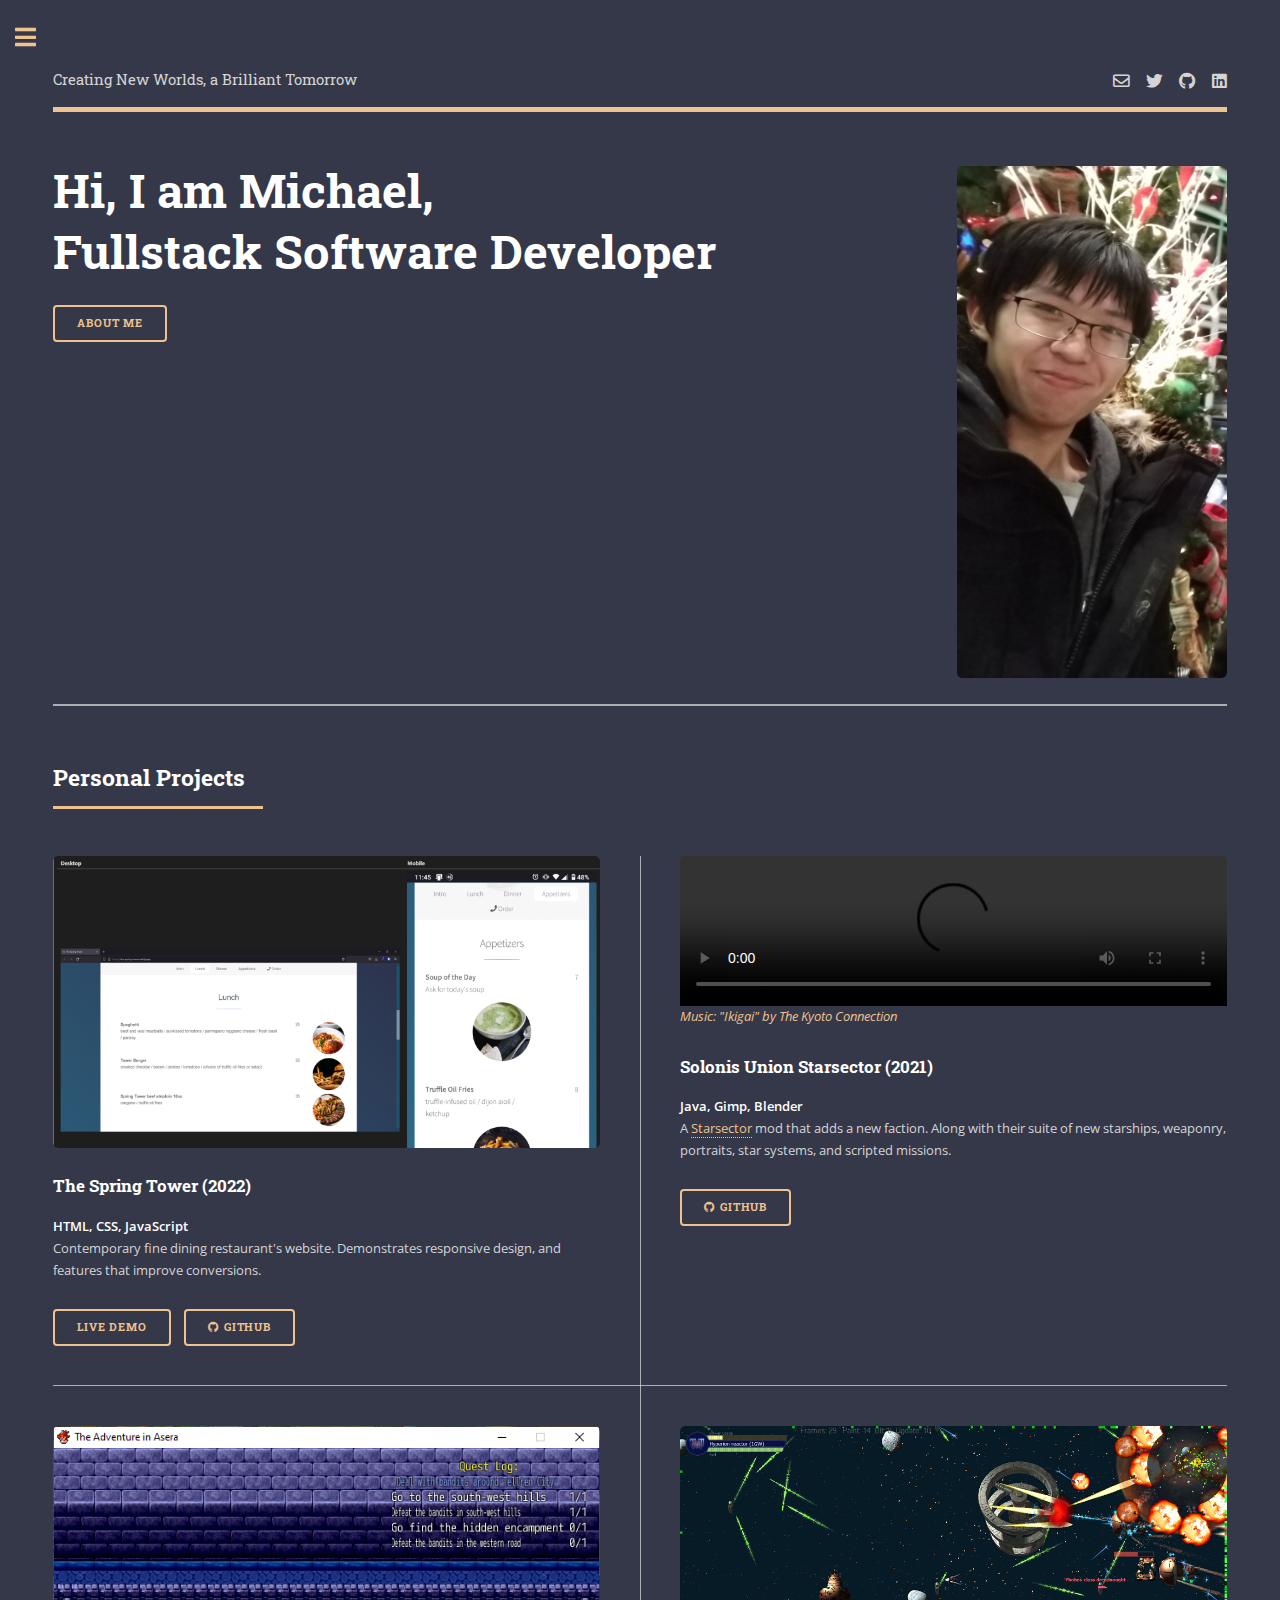
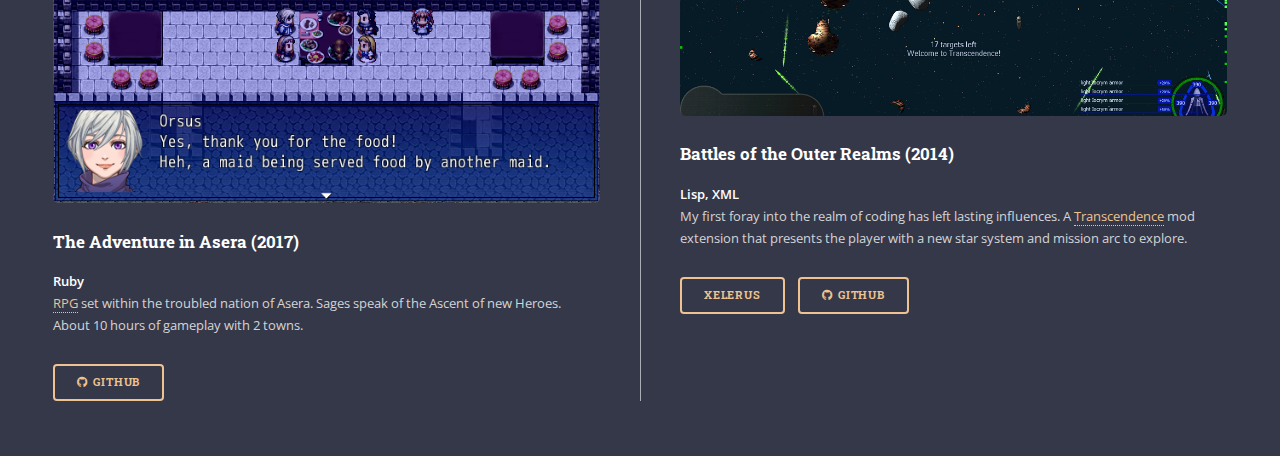
==== commit 58e2c594: "Update skills with some more descriptions and comments." ====
--- a/index.html
+++ b/index.html
@@ -40,7 +40,7 @@
 										<header>
 											<h1>Hi, I am Michael,<br />
 											Fullstack Software Developer</h1>
-											<p>Are you interested?</p>
+											<!-- <p>Are you interested?</p> -->
 										</header>
 										<ul class="actions">
 											<li><a href="about-me.html" class="button big">About Me</a></li>
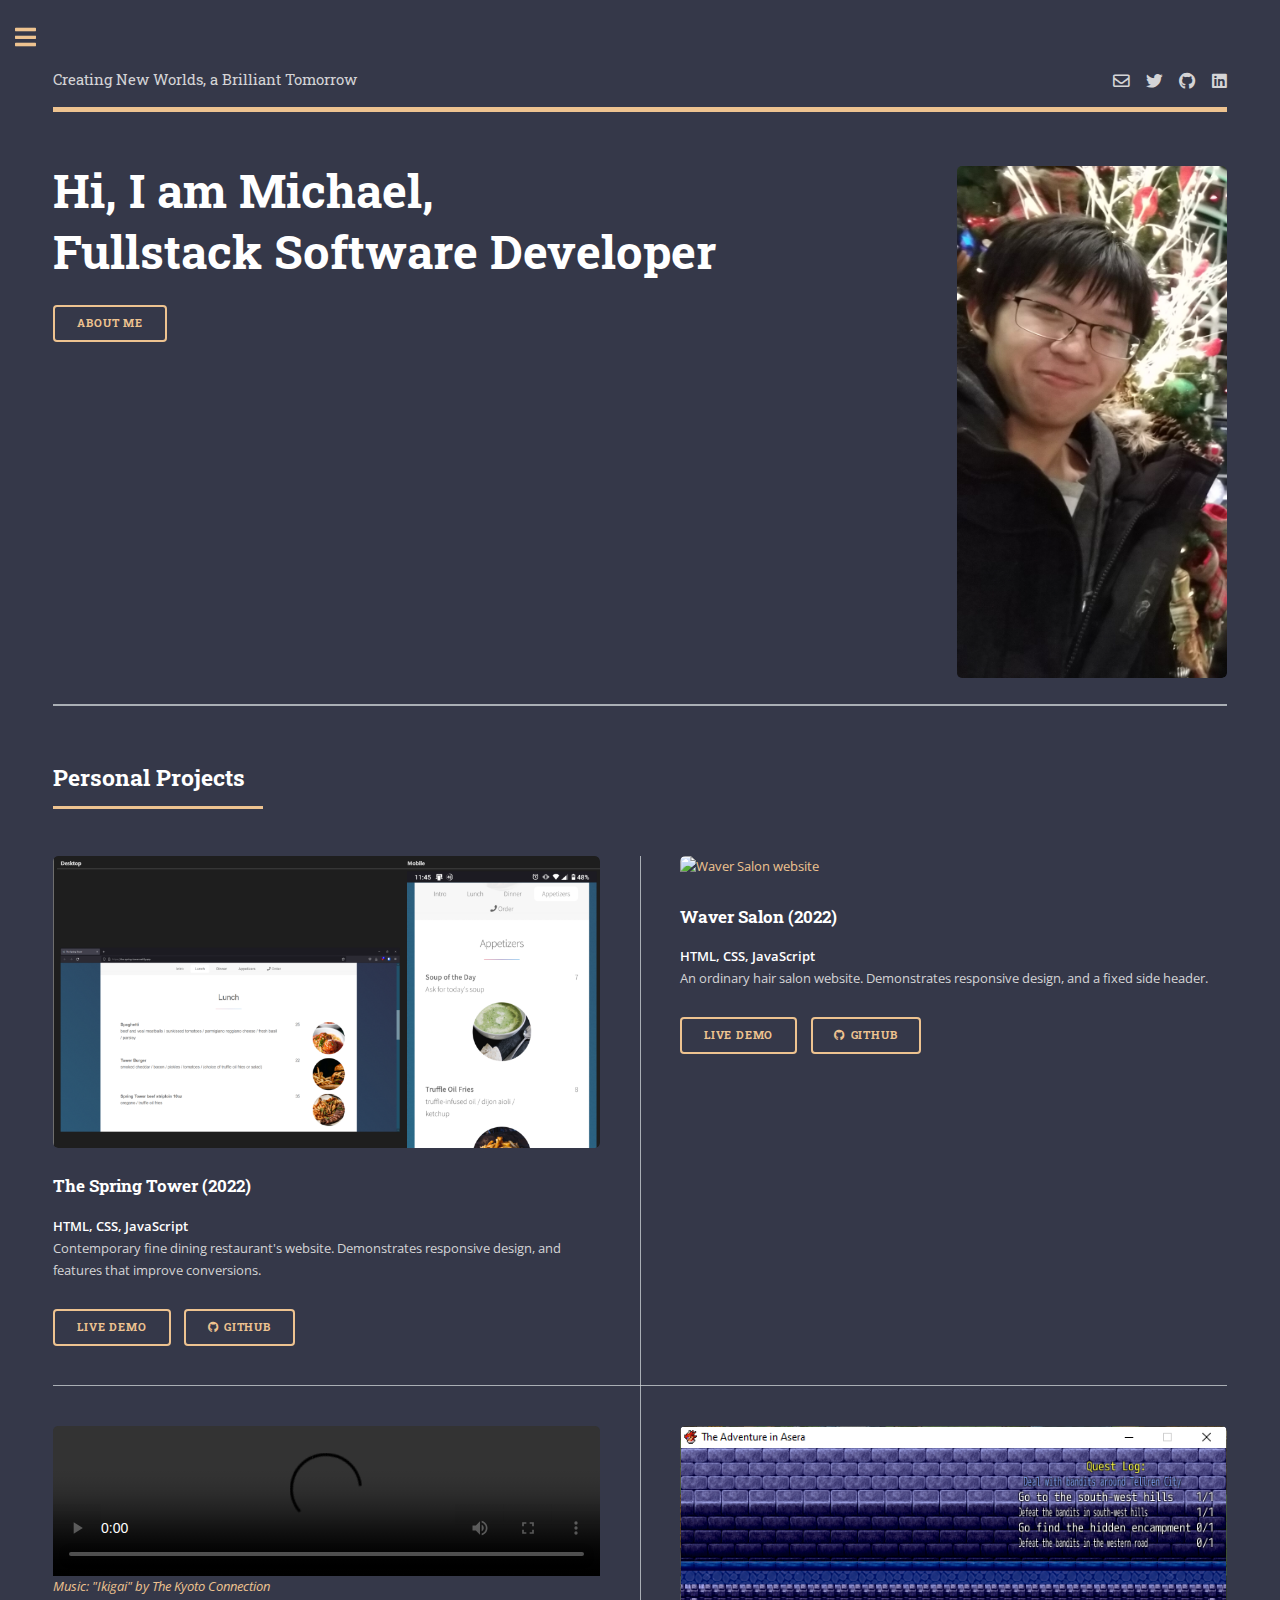
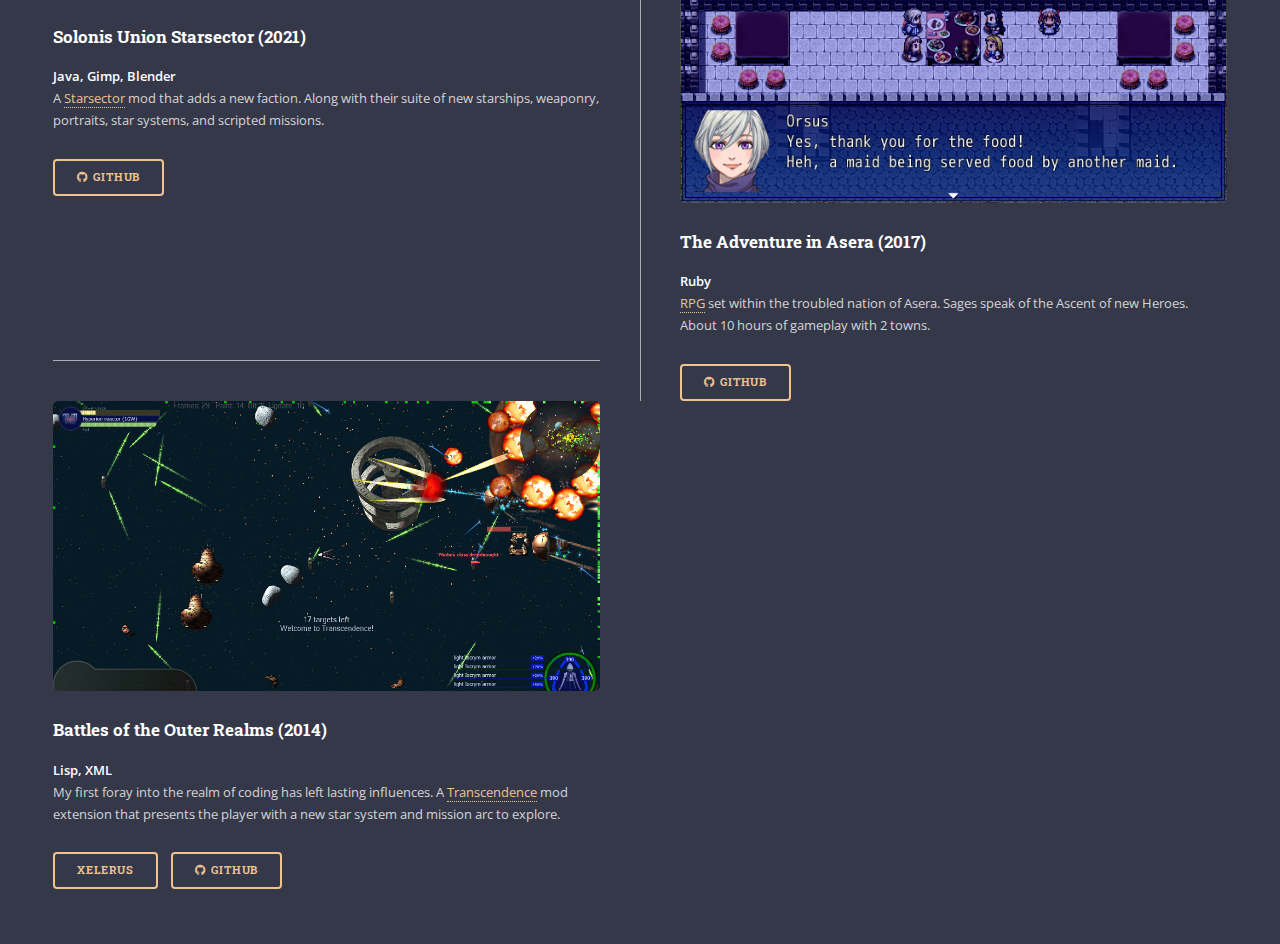
==== commit d27be843: "Update with Waver Salon" ====
--- a/index.html
+++ b/index.html
@@ -63,6 +63,15 @@
 											<ul class="actions">
 												<li><a href="https://the-spring-tower.netlify.app/" class="button">Live Demo</a></li>
 												<li><a href="https://github.com/infinitesolargalaxy/restaurant" class="button icon brands fa-github">Github</a></li>
+											</ul>
+										</article>
+										<article class="thumb">
+											<a href="images/WaverSalon.png" class="image"><img src="images/WaverSalon.png" alt="Waver Salon website" /></a>
+											<h3>Waver Salon (2022)</h3>
+											<p><strong>HTML, CSS, JavaScript</strong><br>An ordinary hair salon website. Demonstrates responsive design, and a fixed side header.</p>
+											<ul class="actions">
+												<li><a href="https://waver-salon.netlify.app/" class="button">Live Demo</a></li>
+												<li><a href="https://github.com/infinitesolargalaxy/waver-salon" class="button icon brands fa-github">Github</a></li>
 											</ul>
 										</article>
 										<article>
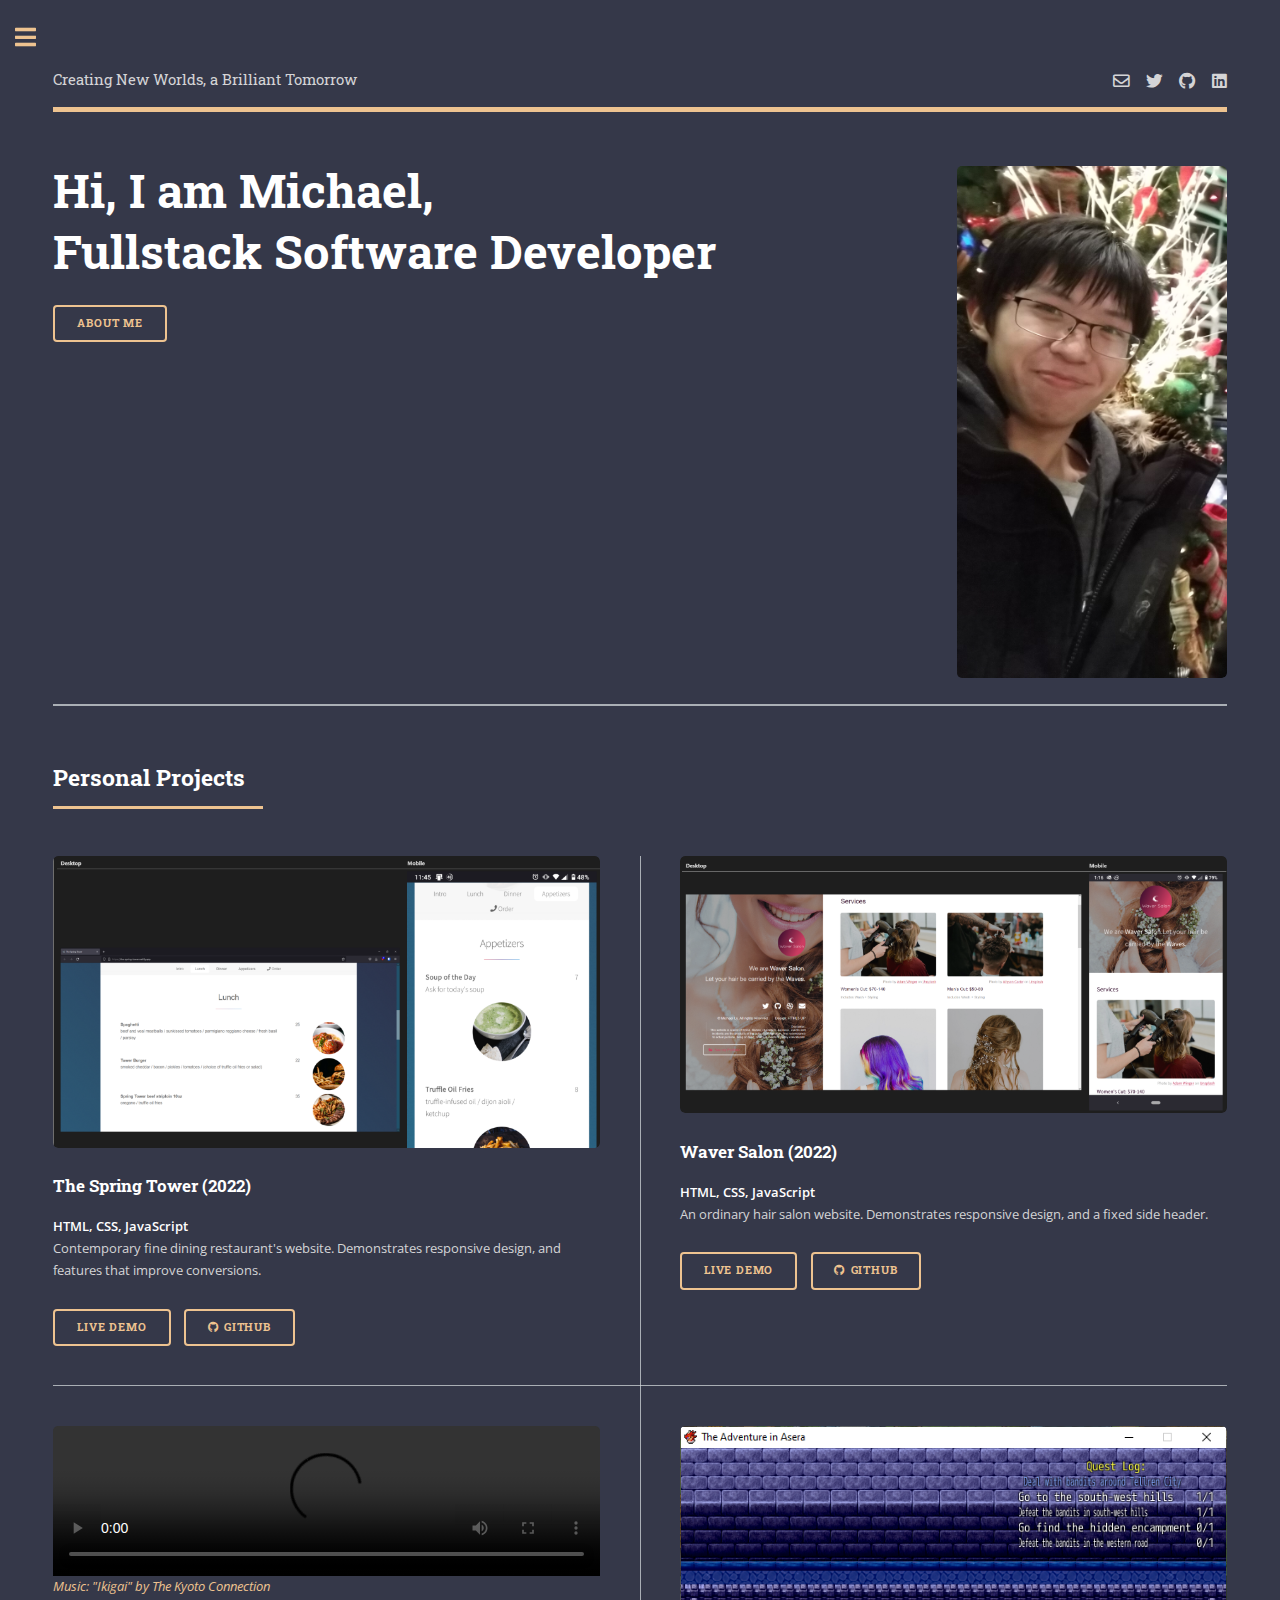
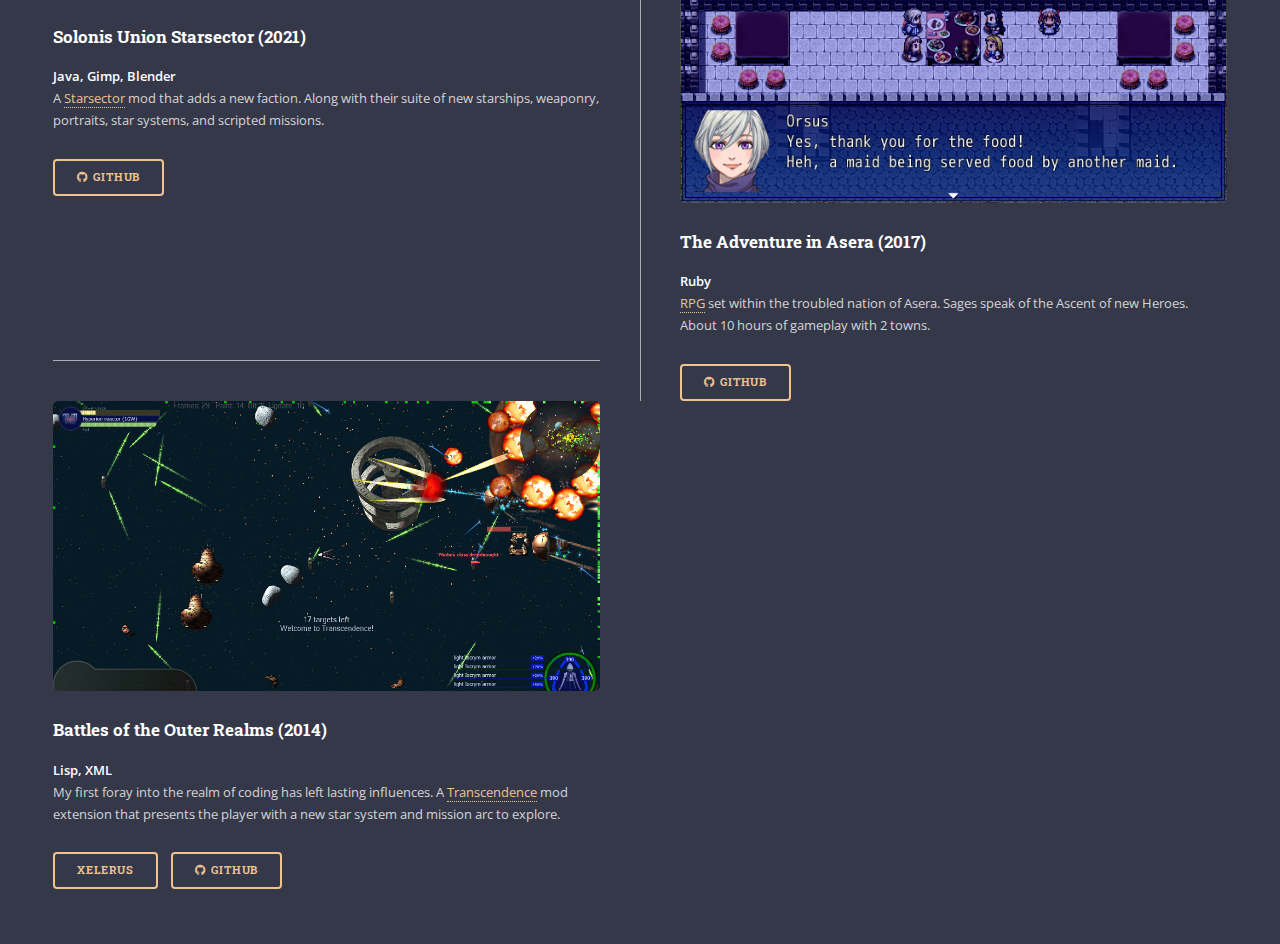
==== commit cac285af: "Fix case sensitivity of image" ====
--- a/index.html
+++ b/index.html
@@ -66,7 +66,7 @@
 											</ul>
 										</article>
 										<article class="thumb">
-											<a href="images/WaverSalon.png" class="image"><img src="images/WaverSalon.png" alt="Waver Salon website" /></a>
+											<a href="images/WaverSalon.png" class="image"><img src="images/WaverSalon.PNG" alt="Waver Salon website" /></a>
 											<h3>Waver Salon (2022)</h3>
 											<p><strong>HTML, CSS, JavaScript</strong><br>An ordinary hair salon website. Demonstrates responsive design, and a fixed side header.</p>
 											<ul class="actions">
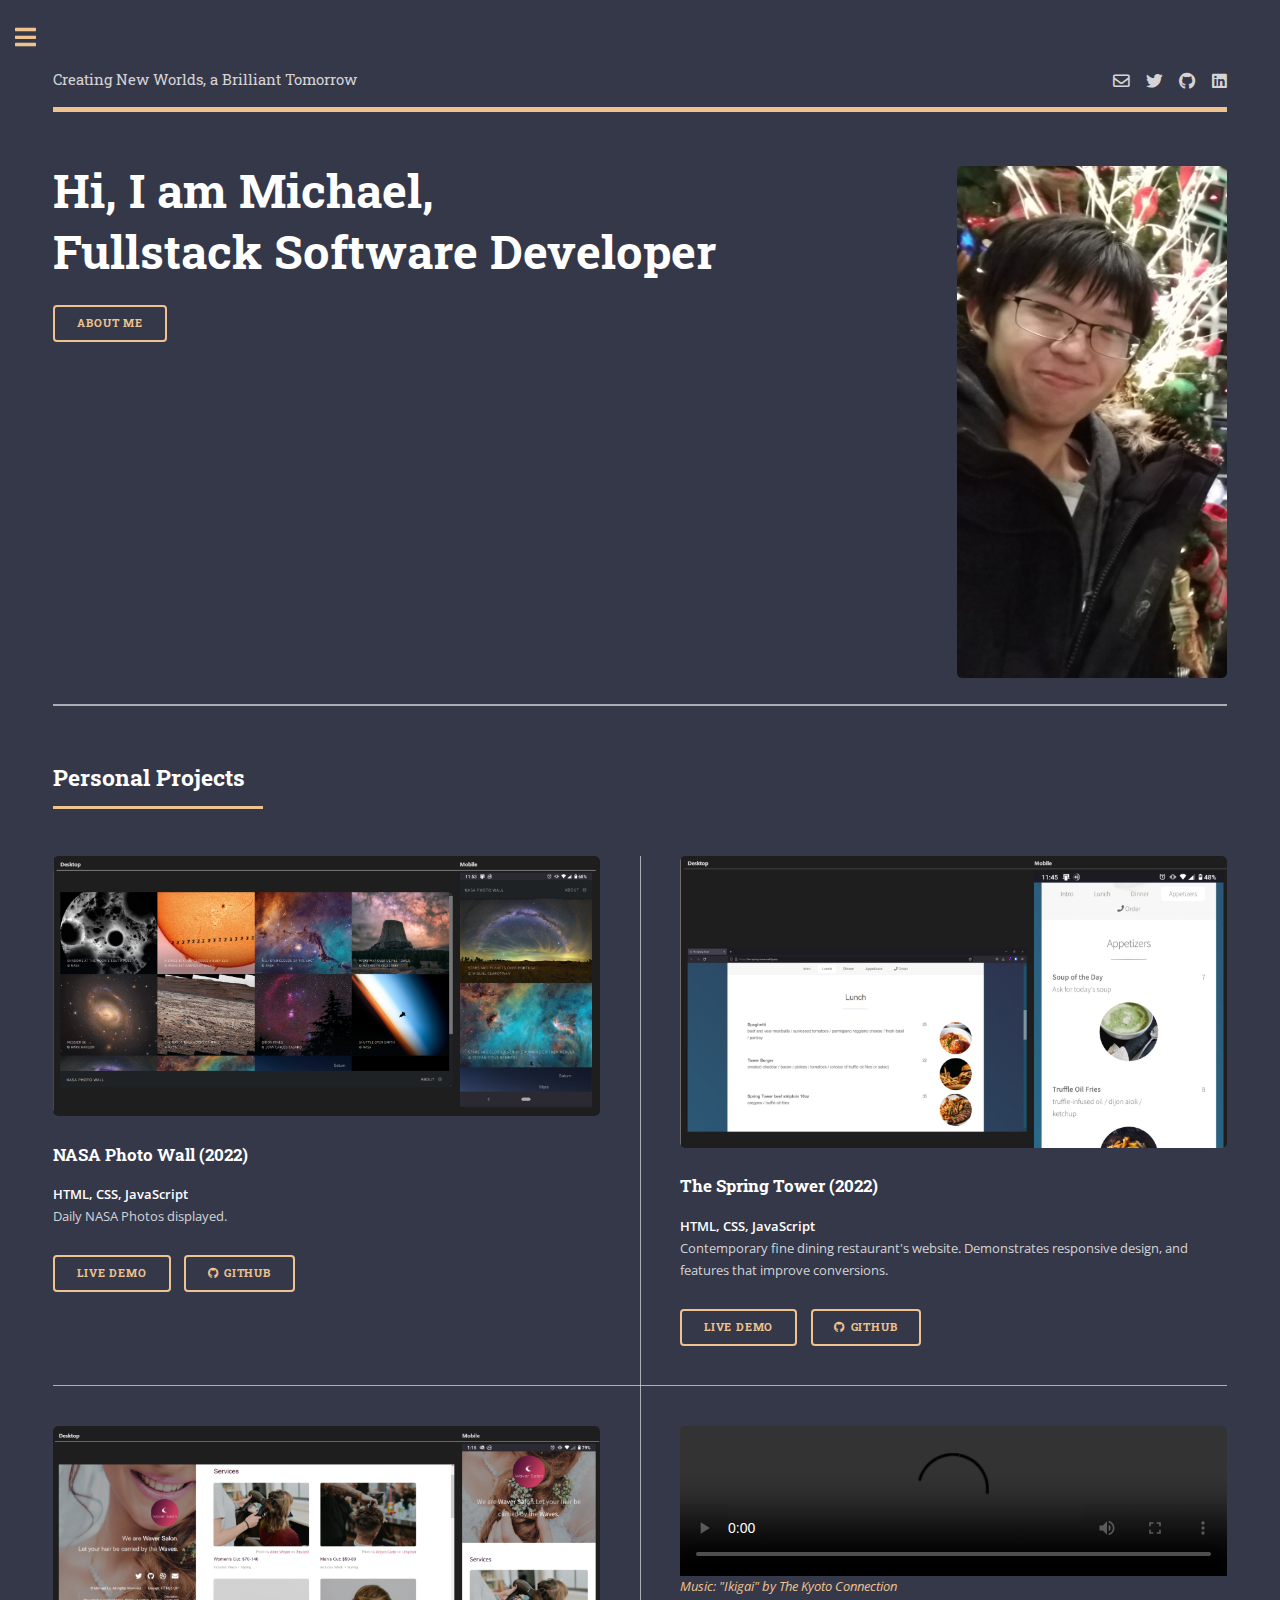
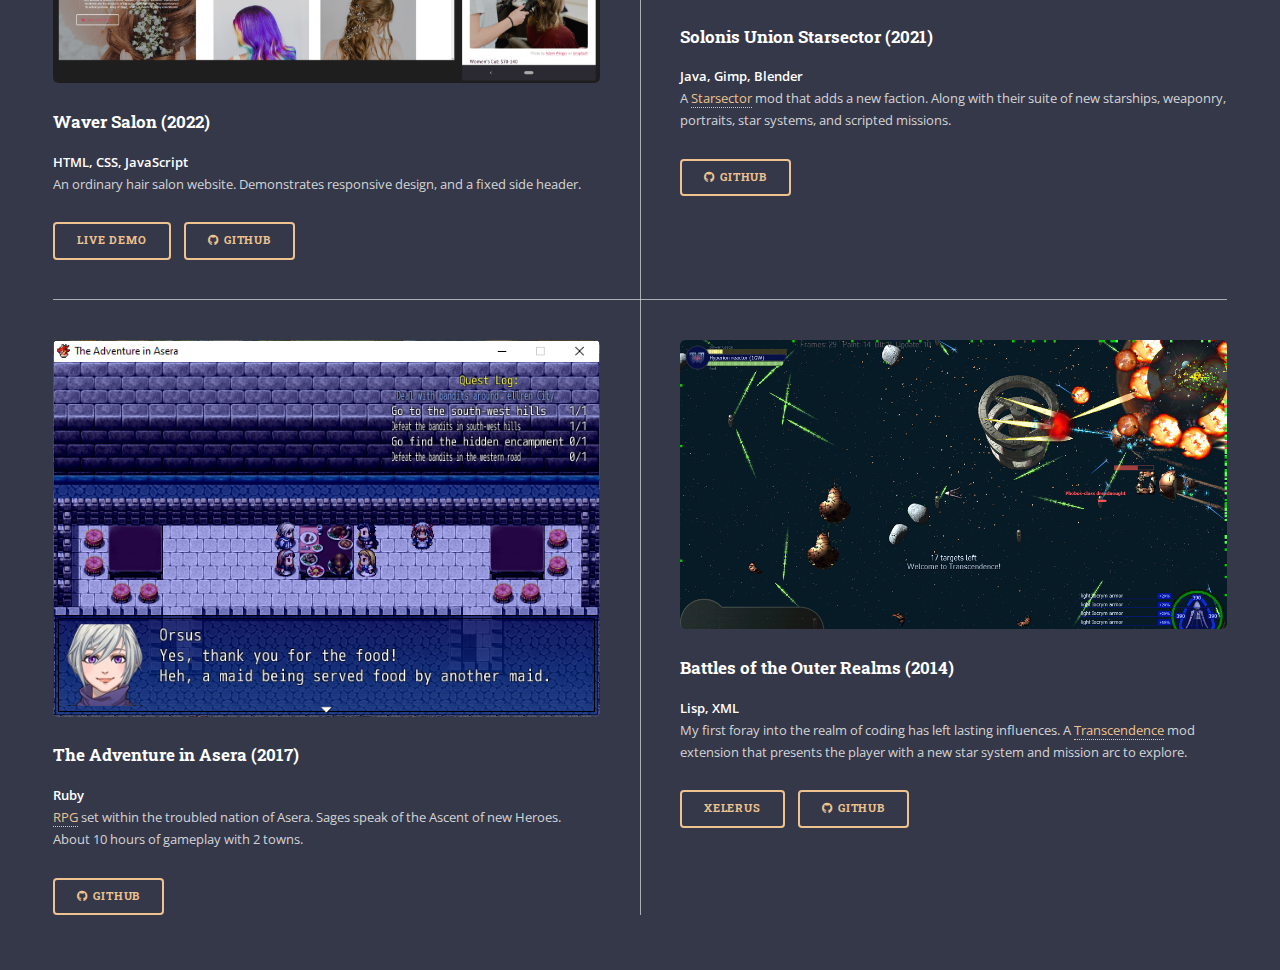
==== commit 0be145d0: "Add NASA Photo Wall to portfolio" ====
--- a/index.html
+++ b/index.html
@@ -57,6 +57,15 @@
 									</header>
 									<div class="posts">
 										<article class="thumb">
+											<a href="images/NasaPhotoWall.PNG" class="image"><img src="images/NasaPhotoWall.PNG" alt="NASA Photo Wall website" /></a>
+											<h3>NASA Photo Wall (2022)</h3>
+											<p><strong>HTML, CSS, JavaScript</strong><br>Daily NASA Photos displayed.</p>
+											<ul class="actions">
+												<li><a href="https://nasa-photo-wall.netlify.app/" class="button">Live Demo</a></li>
+												<li><a href="https://github.com/infinitesolargalaxy/nasa-photo-wall" class="button icon brands fa-github">Github</a></li>
+											</ul>
+										</article>
+										<article class="thumb">
 											<a href="images/TheSpringTower.PNG" class="image"><img src="images/TheSpringTower.PNG" alt="The Spring Tower restaurant website" /></a>
 											<h3>The Spring Tower (2022)</h3>
 											<p><strong>HTML, CSS, JavaScript</strong><br>Contemporary fine dining restaurant's website. Demonstrates responsive design, and features that improve conversions.</p>
@@ -66,7 +75,7 @@
 											</ul>
 										</article>
 										<article class="thumb">
-											<a href="images/WaverSalon.png" class="image"><img src="images/WaverSalon.PNG" alt="Waver Salon website" /></a>
+											<a href="images/WaverSalon.PNG" class="image"><img src="images/WaverSalon.PNG" alt="Waver Salon website" /></a>
 											<h3>Waver Salon (2022)</h3>
 											<p><strong>HTML, CSS, JavaScript</strong><br>An ordinary hair salon website. Demonstrates responsive design, and a fixed side header.</p>
 											<ul class="actions">
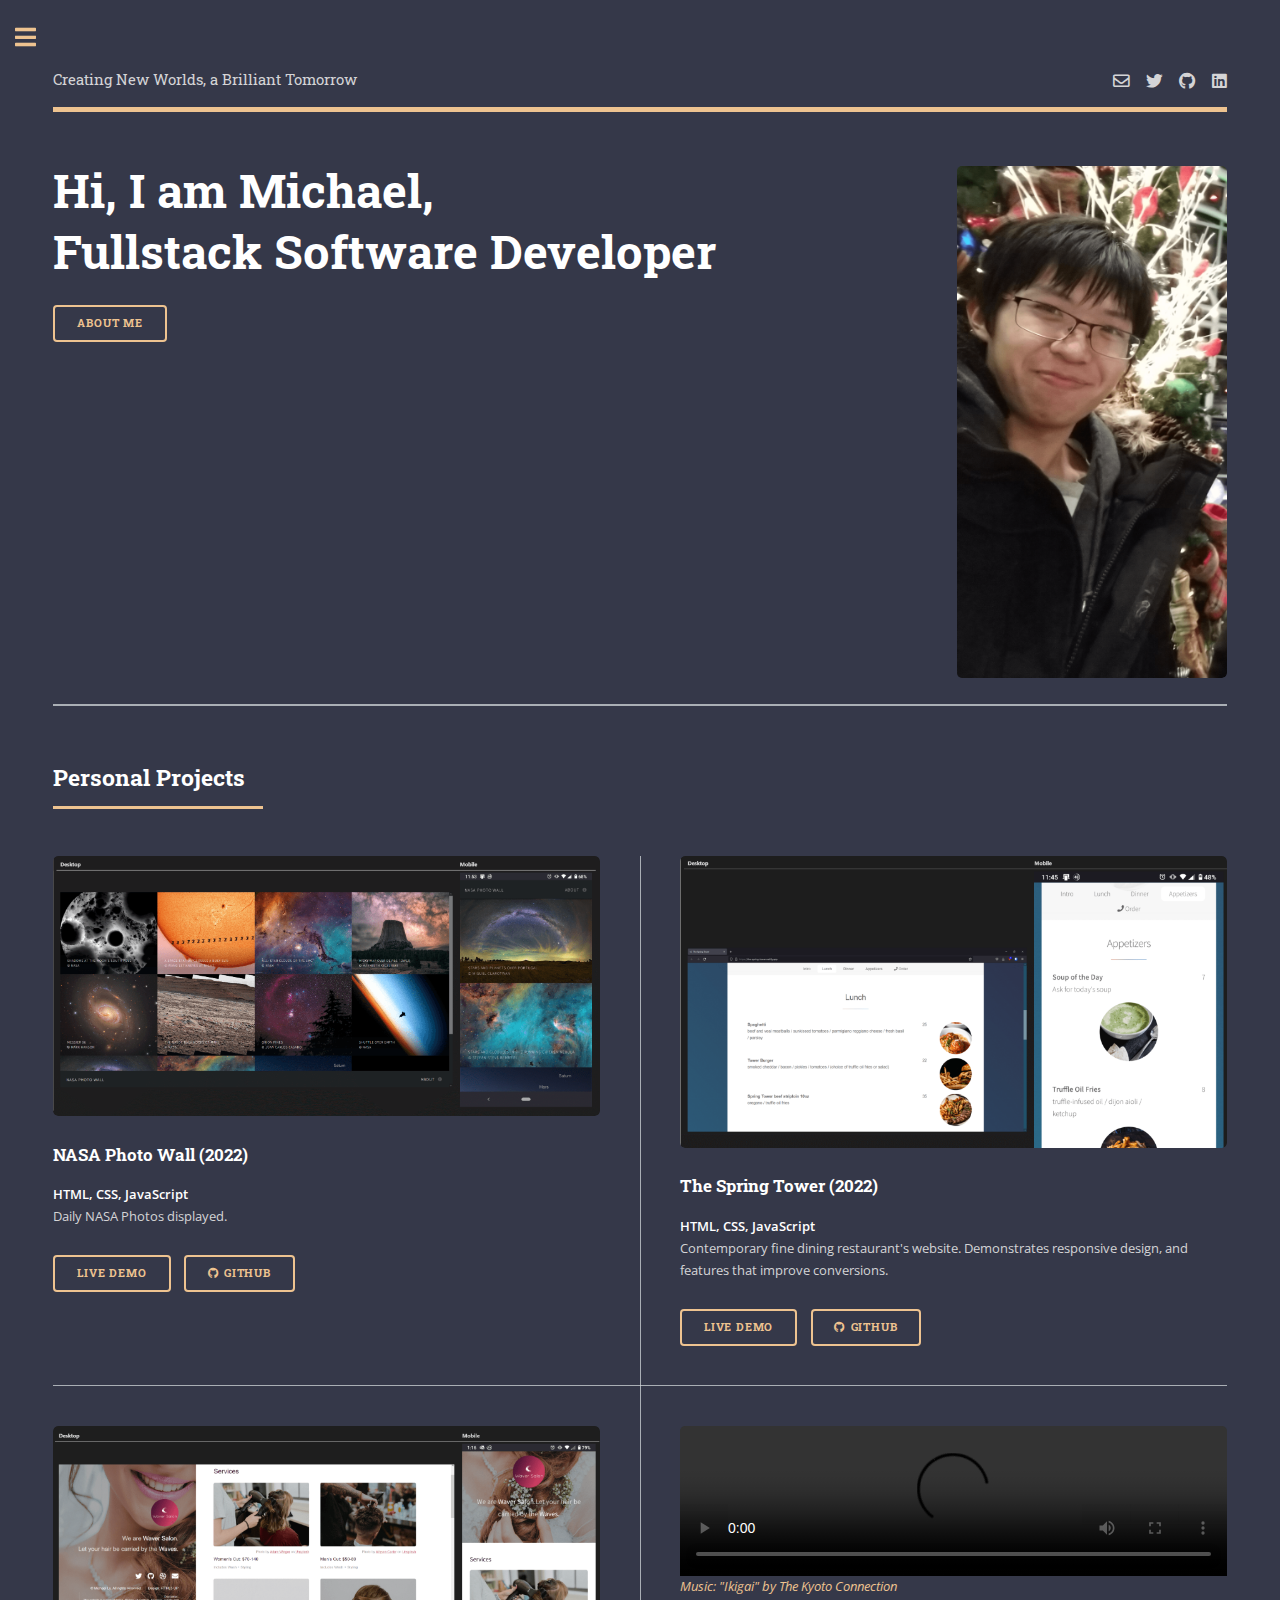
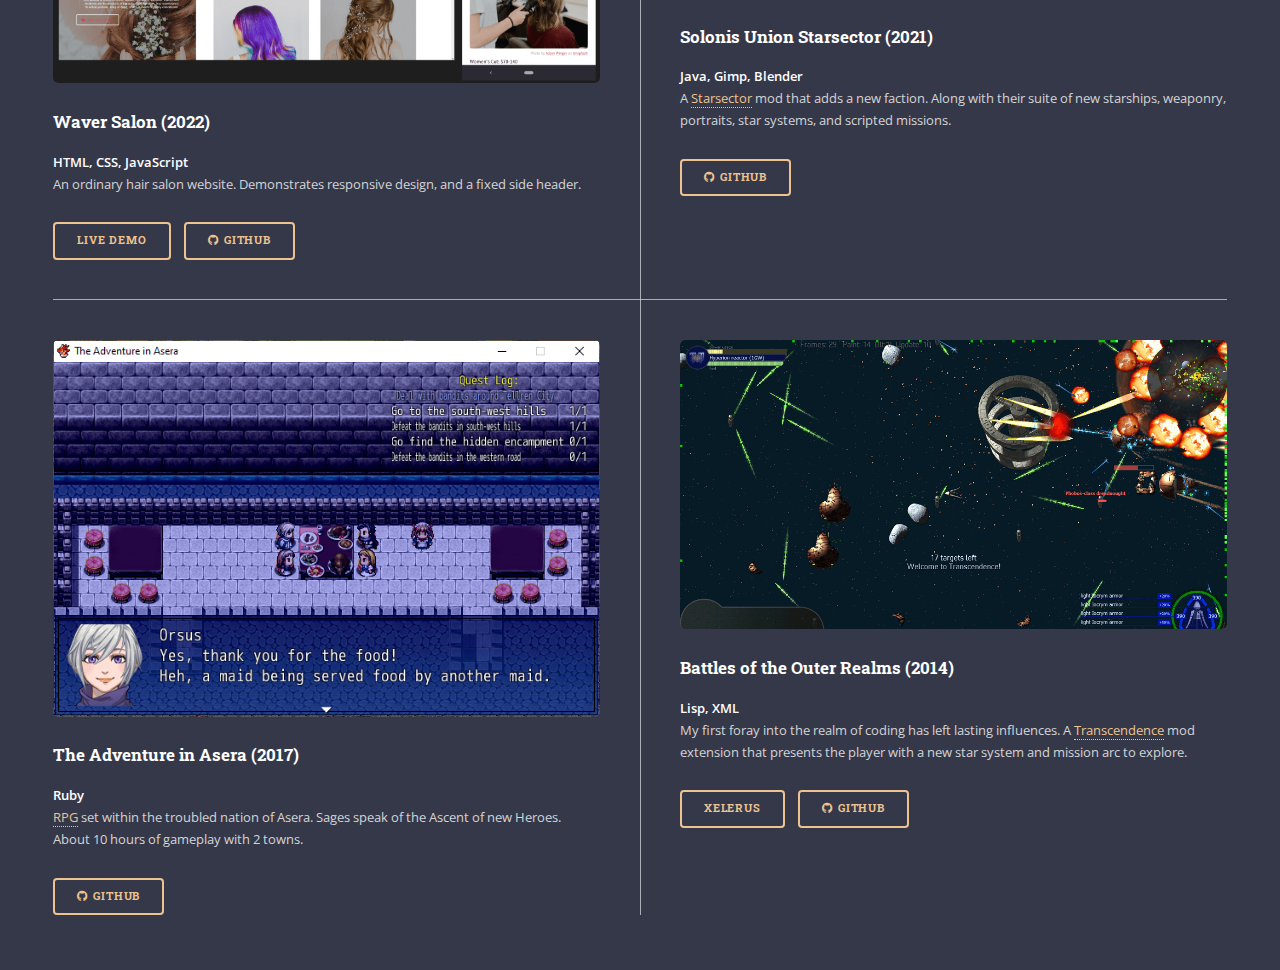
==== commit 6a9b44f3: "PNGQuant on images, cut size by 80%" ====
--- a/index.html
+++ b/index.html
@@ -5,181 +5,220 @@
 	Free for personal and commercial use under the CCA 3.0 license (html5up.net/license)
 -->
 <html>
-	<head>
-		<title>Michael Ly - SolarGalaxy</title>
-		<meta charset="utf-8" />
-		<meta name="viewport" content="width=device-width, initial-scale=1, user-scalable=no" />
-		<!-- <meta name="robots" content="nofollow"> -->
-		<link rel="icon" type="image/x-icon" href="./images/favicon.ico">
-		<link rel="stylesheet" href="assets/css/main.css" />
-		<link rel="stylesheet" href="assets/css/poptrox.css" />
-	</head>
-	<body class="is-preload">
-
-		<!-- Wrapper -->
-			<div id="wrapper">
-
-				<!-- Main -->
-					<div id="main">
-						<div class="inner">
-
-							<!-- Header -->
-								<header id="header">
-									<a href="index.html" class="logo">Creating New Worlds, a Brilliant Tomorrow</a>
-									<ul class="icons">
-										<li><a href="mailto:michaelpci.ly@mail.utoronto.ca" class="icon fa-envelope"><span class="label">email</span></a></li>
-										<li><a href="https://twitter.com/SolarGalaxyInf" class="icon brands fa-twitter"><span class="label">Twitter</span></a></li>
-										<li><a href="https://github.com/infinitesolargalaxy" class="icon brands fa-github"><span class="label">Github</span></a></li>
-										<li><a href="https://www.linkedin.com/in/michaellysg/" class="icon brands fa-linkedin"><span class="label">Linkedin</span></a></li>
-									</ul>
-								</header>
-
-							<!-- Banner -->
-								<section id="banner">
-									<div class="content">
-										<header>
-											<h1>Hi, I am Michael,<br />
-											Fullstack Software Developer</h1>
-											<!-- <p>Are you interested?</p> -->
-										</header>
-										<ul class="actions">
-											<li><a href="about-me.html" class="button big">About Me</a></li>
-										</ul>
-									</div>
-									<span class="image object thumb">
-										<a href="images/Profile.png" class="image"><img src="images/Profile.png" alt="Michael Ly" /></a>
-									</span>
-								</section>
-
-								<section>
-									<header class="major">
-										<h2>Personal Projects</h2>
-									</header>
-									<div class="posts">
-										<article class="thumb">
-											<a href="images/NasaPhotoWall.PNG" class="image"><img src="images/NasaPhotoWall.PNG" alt="NASA Photo Wall website" /></a>
-											<h3>NASA Photo Wall (2022)</h3>
-											<p><strong>HTML, CSS, JavaScript</strong><br>Daily NASA Photos displayed.</p>
-											<ul class="actions">
-												<li><a href="https://nasa-photo-wall.netlify.app/" class="button">Live Demo</a></li>
-												<li><a href="https://github.com/infinitesolargalaxy/nasa-photo-wall" class="button icon brands fa-github">Github</a></li>
-											</ul>
-										</article>
-										<article class="thumb">
-											<a href="images/TheSpringTower.PNG" class="image"><img src="images/TheSpringTower.PNG" alt="The Spring Tower restaurant website" /></a>
-											<h3>The Spring Tower (2022)</h3>
-											<p><strong>HTML, CSS, JavaScript</strong><br>Contemporary fine dining restaurant's website. Demonstrates responsive design, and features that improve conversions.</p>
-											<ul class="actions">
-												<li><a href="https://the-spring-tower.netlify.app/" class="button">Live Demo</a></li>
-												<li><a href="https://github.com/infinitesolargalaxy/restaurant" class="button icon brands fa-github">Github</a></li>
-											</ul>
-										</article>
-										<article class="thumb">
-											<a href="images/WaverSalon.PNG" class="image"><img src="images/WaverSalon.PNG" alt="Waver Salon website" /></a>
-											<h3>Waver Salon (2022)</h3>
-											<p><strong>HTML, CSS, JavaScript</strong><br>An ordinary hair salon website. Demonstrates responsive design, and a fixed side header.</p>
-											<ul class="actions">
-												<li><a href="https://waver-salon.netlify.app/" class="button">Live Demo</a></li>
-												<li><a href="https://github.com/infinitesolargalaxy/waver-salon" class="button icon brands fa-github">Github</a></li>
-											</ul>
-										</article>
-										<article>
-											<a href="https://freemusicarchive.org/music/The_Kyoto_Connection/Kyoto_Soundscapes/8_Ikigai" class="image">
-												<video controls>
-													<source src="videos/Starsector Mod_Trim.mp4" type="video/mp4">
-													Your browser does not support the video tag.
-												</video>
-												<figcaption>
-													<i class="music-credit" href="https://freemusicarchive.org/music/The_Kyoto_Connection/Kyoto_Soundscapes/8_Ikigai" >Music: "Ikigai" by The Kyoto Connection</i>
-												</figcaption>
-											</a>
-											<h3>Solonis Union Starsector (2021)</h3>
-											<p><strong>Java, Gimp, Blender</strong><br>A <a href="https://fractalsoftworks.com/">Starsector</a> mod that adds a new faction. Along with their suite of new starships, weaponry, portraits, star systems, and scripted missions.</p>
-											<ul class="actions">
-												<li><a href="https://github.com/infinitesolargalaxy/Solonis_Union_starsector" class="button icon brands fa-github">Github</a></li>
-											</ul>
-										</article>
-										<article class="thumb">
-											<a href="images/TheAdventureInAsera3.PNG" class="image"><img src="images/TheAdventureInAsera3.PNG" alt="The Adventure in Asera" /></a>
-											<h3>The Adventure in Asera (2017)</h3>
-											<p><strong>Ruby</strong><br><a href="https://www.rpgmakerweb.com/products/rpg-maker-vx-ace">RPG</a> set within the troubled nation of Asera. Sages speak of the Ascent of new Heroes. About 10 hours of gameplay with 2 towns.</p>
-											<ul class="actions">
-												<li><a href="https://github.com/infinitesolargalaxy/Adventure" class="button icon brands fa-github">Github</a></li>
-											</ul>
-										</article>
-										<article class="thumb">
-											<a href="images/BattlesoftheOuterRealms.png" class="image"><img src="images/BattlesoftheOuterRealms.png" alt="Battles of the Outer Realms" /></a>
-											<h3>Battles of the Outer Realms (2014)</h3>
-											<p><strong>Lisp, XML</strong><br>My first foray into the realm of coding has left lasting influences. A <a href="https://transcendence.kronosaur.com/">Transcendence</a> mod extension that presents the player with a new star system and mission arc to explore.</p>
-											<ul class="actions">
-												<li><a href="http://xelerus.de/index.php?s=mod&id=1372" class="button">Xelerus</a></li>
-												<li><a href="https://github.com/infinitesolargalaxy/Battles-of-the-Outer-Realms" class="button icon brands fa-github">Github</a></li>
-											</ul>
-										</article>
-									</div>
-								</section>
-						</div>
-					</div>
-
-				<!-- Sidebar -->
-					<div id="sidebar">
-						<div class="inner">
-
-							<!-- Search -->
-								<section id="search" class="alt">
-									<form method="get" action="https://google.com/search" target="_blank">
-										<input name="q" type="hidden" value="site:infinitesolargalaxy.github.io"/>
-										<input name="q" type="text" placeholder="search" id="query" maxlength="200" />
-									</form>
-								</section>
-
-							<!-- Menu -->
-								<nav id="menu">
-									<header class="major">
-										<h2>Menu</h2>
-									</header>
-									<ul>
-										<li><a href="index.html">Homepage</a></li>
-										<li><a href="about-me.html">About Me</a></li>
-									</ul>
-								</nav>
-								
-								<section class="fun-stats">
-									<img src="https://github-readme-streak-stats.herokuapp.com/?user=infinitesolargalaxy&" alt="infinitesolargalaxy" />
-									<img src="https://github-readme-stats.vercel.app/api/top-langs?username=infinitesolargalaxy&show_icons=true&locale=en&layout=compact" alt="infinitesolargalaxy" />
-								</section>
-
-							<!-- Section -->
-								<section>
-									<header class="major">
-										<h2>Contact Me</h2>
-									</header>
-									<p>Let's Start a Conversation!</p>
-									<ul class="contact">
-										<li class="icon solid fa-envelope"><a href="mailto:michaelpci.ly@mail.utoronto.ca">michaelpci.ly@mail.utoronto.ca</a></li>
-										<li class="icon solid brands fa-twitter"><a href="https://twitter.com/SolarGalaxyInf">Twitter</a></li>
-										<li class="icon solid brands fa-github"><a href="https://github.com/infinitesolargalaxy">Github</a></li>
-										<li class="icon solid brands fa-linkedin"><a href="https://www.linkedin.com/in/michaellysg/">Linkedin</a></li>
-									</ul>
-								</section>
-
-							<!-- Footer -->
-								<footer id="footer">
-									<p class="copyright">&copy; Michael Ly. All rights reserved. <br>Design: <a href="https://html5up.net">HTML5 UP</a>.</p>
-								</footer>
-
-						</div>
-					</div>
-
-			</div>
-
-		<!-- Scripts -->
-			<script src="assets/js/jquery.min.js"></script>
-			<script src="assets/js/jquery.poptrox.min.js"></script>
-			<script src="assets/js/browser.min.js"></script>
-			<script src="assets/js/breakpoints.min.js"></script>
-			<script src="assets/js/util.js"></script>
-			<script src="assets/js/main.js"></script>
-
-	</body>
+
+<head>
+    <title>Michael Ly - SolarGalaxy</title>
+    <meta charset="utf-8" />
+    <meta name="viewport" content="width=device-width, initial-scale=1, user-scalable=no" />
+    <!-- <meta name="robots" content="nofollow"> -->
+    <link rel="icon" type="image/x-icon" href="./images/favicon.ico">
+    <link rel="stylesheet" href="assets/css/main.css" />
+    <link rel="stylesheet" href="assets/css/poptrox.css" />
+</head>
+
+<body class="is-preload">
+
+    <!-- Wrapper -->
+    <div id="wrapper">
+
+        <!-- Main -->
+        <div id="main">
+            <div class="inner">
+
+                <!-- Header -->
+                <header id="header">
+                    <a href="index.html" class="logo">Creating New Worlds, a Brilliant Tomorrow</a>
+                    <ul class="icons">
+                        <li><a href="mailto:michaelpci.ly@mail.utoronto.ca" class="icon fa-envelope"><span
+                                    class="label">email</span></a></li>
+                        <li><a href="https://twitter.com/SolarGalaxyInf" class="icon brands fa-twitter"><span
+                                    class="label">Twitter</span></a></li>
+                        <li><a href="https://github.com/infinitesolargalaxy" class="icon brands fa-github"><span
+                                    class="label">Github</span></a></li>
+                        <li><a href="https://www.linkedin.com/in/michaellysg/" class="icon brands fa-linkedin"><span
+                                    class="label">Linkedin</span></a></li>
+                    </ul>
+                </header>
+
+                <!-- Banner -->
+                <section id="banner">
+                    <div class="content">
+                        <header>
+                            <h1>Hi, I am Michael,<br />
+                                Fullstack Software Developer</h1>
+                            <!-- <p>Are you interested?</p> -->
+                        </header>
+                        <ul class="actions">
+                            <li><a href="about-me.html" class="button big">About Me</a></li>
+                        </ul>
+                    </div>
+                    <span class="image object thumb">
+                        <a href="images/Profile.png" class="image"><img src="images/Profile.png" alt="Michael Ly" /></a>
+                    </span>
+                </section>
+
+                <section>
+                    <header class="major">
+                        <h2>Personal Projects</h2>
+                    </header>
+                    <div class="posts">
+                        <article class="thumb">
+                            <a href="images/NasaPhotoWall.PNG" class="image"><img src="images/NasaPhotoWall.PNG"
+                                    alt="NASA Photo Wall website" /></a>
+                            <h3>NASA Photo Wall (2022)</h3>
+                            <p><strong>HTML, CSS, JavaScript</strong><br>Daily NASA Photos displayed.</p>
+                            <ul class="actions">
+                                <li><a href="https://nasa-photo-wall.netlify.app/" class="button">Live Demo</a></li>
+                                <li><a href="https://github.com/infinitesolargalaxy/nasa-photo-wall"
+                                        class="button icon brands fa-github">Github</a></li>
+                            </ul>
+                        </article>
+                        <article class="thumb">
+                            <a href="images/TheSpringTower.PNG" class="image"><img src="images/TheSpringTower.PNG"
+                                    alt="The Spring Tower restaurant website" /></a>
+                            <h3>The Spring Tower (2022)</h3>
+                            <p><strong>HTML, CSS, JavaScript</strong><br>Contemporary fine dining restaurant's website.
+                                Demonstrates responsive design, and features that improve conversions.</p>
+                            <ul class="actions">
+                                <li><a href="https://the-spring-tower.netlify.app/" class="button">Live Demo</a></li>
+                                <li><a href="https://github.com/infinitesolargalaxy/restaurant"
+                                        class="button icon brands fa-github">Github</a></li>
+                            </ul>
+                        </article>
+                        <article class="thumb">
+                            <a href="images/WaverSalon.PNG" class="image"><img src="images/WaverSalon.PNG"
+                                    alt="Waver Salon website" /></a>
+                            <h3>Waver Salon (2022)</h3>
+                            <p><strong>HTML, CSS, JavaScript</strong><br>An ordinary hair salon website. Demonstrates
+                                responsive design, and a fixed side header.</p>
+                            <ul class="actions">
+                                <li><a href="https://waver-salon.netlify.app/" class="button">Live Demo</a></li>
+                                <li><a href="https://github.com/infinitesolargalaxy/waver-salon"
+                                        class="button icon brands fa-github">Github</a></li>
+                            </ul>
+                        </article>
+                        <article>
+                            <a href="https://freemusicarchive.org/music/The_Kyoto_Connection/Kyoto_Soundscapes/8_Ikigai"
+                                class="image">
+                                <video controls>
+                                    <source src="videos/Starsector Mod_Trim.mp4" type="video/mp4">
+                                    Your browser does not support the video tag.
+                                </video>
+                                <figcaption>
+                                    <i class="music-credit"
+                                        href="https://freemusicarchive.org/music/The_Kyoto_Connection/Kyoto_Soundscapes/8_Ikigai">Music:
+                                        "Ikigai" by The Kyoto Connection</i>
+                                </figcaption>
+                            </a>
+                            <h3>Solonis Union Starsector (2021)</h3>
+                            <p><strong>Java, Gimp, Blender</strong><br>A <a
+                                    href="https://fractalsoftworks.com/">Starsector</a> mod that adds a new faction.
+                                Along with their suite of new starships, weaponry, portraits, star systems, and scripted
+                                missions.</p>
+                            <ul class="actions">
+                                <li><a href="https://github.com/infinitesolargalaxy/Solonis_Union_starsector"
+                                        class="button icon brands fa-github">Github</a></li>
+                            </ul>
+                        </article>
+                        <article class="thumb">
+                            <a href="images/TheAdventureInAsera3.PNG" class="image"><img
+                                    src="images/TheAdventureInAsera3.PNG" alt="The Adventure in Asera" /></a>
+                            <h3>The Adventure in Asera (2017)</h3>
+                            <p><strong>Ruby</strong><br><a
+                                    href="https://www.rpgmakerweb.com/products/rpg-maker-vx-ace">RPG</a> set within the
+                                troubled nation of Asera. Sages speak of the Ascent of new Heroes. About 10 hours of
+                                gameplay with 2 towns.</p>
+                            <ul class="actions">
+                                <li><a href="https://github.com/infinitesolargalaxy/Adventure"
+                                        class="button icon brands fa-github">Github</a></li>
+                            </ul>
+                        </article>
+                        <article class="thumb">
+                            <a href="images/BattlesoftheOuterRealms.png" class="image"><img
+                                    src="images/BattlesoftheOuterRealms.png" alt="Battles of the Outer Realms" /></a>
+                            <h3>Battles of the Outer Realms (2014)</h3>
+                            <p><strong>Lisp, XML</strong><br>My first foray into the realm of coding has left lasting
+                                influences. A <a href="https://transcendence.kronosaur.com/">Transcendence</a> mod
+                                extension that presents the player with a new star system and mission arc to explore.
+                            </p>
+                            <ul class="actions">
+                                <li><a href="http://xelerus.de/index.php?s=mod&id=1372" class="button">Xelerus</a></li>
+                                <li><a href="https://github.com/infinitesolargalaxy/Battles-of-the-Outer-Realms"
+                                        class="button icon brands fa-github">Github</a></li>
+                            </ul>
+                        </article>
+                    </div>
+                </section>
+            </div>
+        </div>
+
+        <!-- Sidebar -->
+        <div id="sidebar">
+            <div class="inner">
+
+                <!-- Search -->
+                <section id="search" class="alt">
+                    <form method="get" action="https://google.com/search" target="_blank">
+                        <input name="q" type="hidden" value="site:infinitesolargalaxy.github.io" />
+                        <input name="q" type="text" placeholder="search" id="query" maxlength="200" />
+                    </form>
+                </section>
+
+                <!-- Menu -->
+                <nav id="menu">
+                    <header class="major">
+                        <h2>Menu</h2>
+                    </header>
+                    <ul>
+                        <li><a href="index.html">Homepage</a></li>
+                        <li><a href="about-me.html">About Me</a></li>
+                    </ul>
+                </nav>
+
+                <section class="fun-stats">
+                    <img src="https://github-readme-streak-stats.herokuapp.com/?user=infinitesolargalaxy&"
+                        alt="infinitesolargalaxy" />
+                    <img src="https://github-readme-stats.vercel.app/api/top-langs?username=infinitesolargalaxy&show_icons=true&locale=en&layout=compact"
+                        alt="infinitesolargalaxy" />
+                </section>
+
+                <!-- Section -->
+                <section>
+                    <header class="major">
+                        <h2>Contact Me</h2>
+                    </header>
+                    <p>Let's Start a Conversation!</p>
+                    <ul class="contact">
+                        <li class="icon solid fa-envelope"><a
+                                href="mailto:michaelpci.ly@mail.utoronto.ca">michaelpci.ly@mail.utoronto.ca</a></li>
+                        <li class="icon solid brands fa-twitter"><a
+                                href="https://twitter.com/SolarGalaxyInf">Twitter</a></li>
+                        <li class="icon solid brands fa-github"><a
+                                href="https://github.com/infinitesolargalaxy">Github</a></li>
+                        <li class="icon solid brands fa-linkedin"><a
+                                href="https://www.linkedin.com/in/michaellysg/">Linkedin</a></li>
+                    </ul>
+                </section>
+
+                <!-- Footer -->
+                <footer id="footer">
+                    <p class="copyright">&copy; Michael Ly. All rights reserved. <br>Design: <a
+                            href="https://html5up.net">HTML5 UP</a>.</p>
+                </footer>
+
+            </div>
+        </div>
+
+    </div>
+
+    <!-- Scripts -->
+    <script src="assets/js/jquery.min.js"></script>
+    <script src="assets/js/jquery.poptrox.min.js"></script>
+    <script src="assets/js/browser.min.js"></script>
+    <script src="assets/js/breakpoints.min.js"></script>
+    <script src="assets/js/util.js"></script>
+    <script src="assets/js/main.js"></script>
+
+</body>
+
 </html>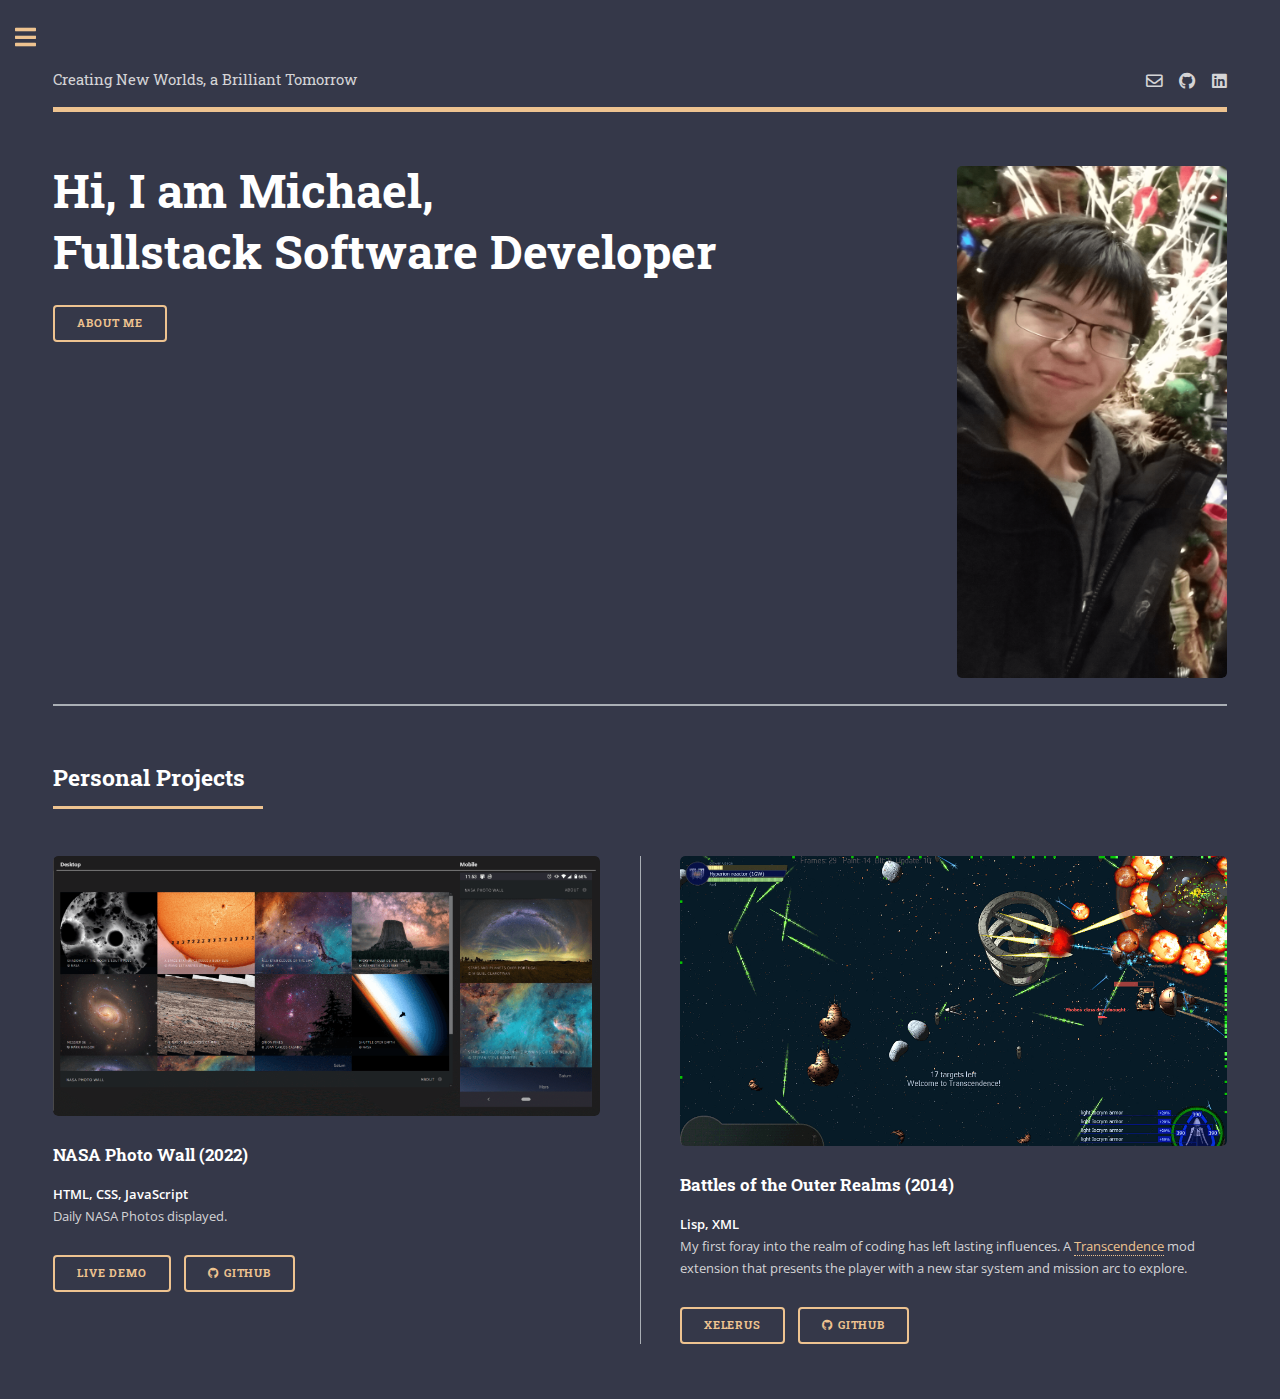
==== commit 70414759: "Update skills" ====
--- a/index.html
+++ b/index.html
@@ -31,8 +31,6 @@
                     <ul class="icons">
                         <li><a href="mailto:michaelpci.ly@mail.utoronto.ca" class="icon fa-envelope"><span
                                     class="label">email</span></a></li>
-                        <li><a href="https://twitter.com/SolarGalaxyInf" class="icon brands fa-twitter"><span
-                                    class="label">Twitter</span></a></li>
                         <li><a href="https://github.com/infinitesolargalaxy" class="icon brands fa-github"><span
                                     class="label">Github</span></a></li>
                         <li><a href="https://www.linkedin.com/in/michaellysg/" class="icon brands fa-linkedin"><span
@@ -70,66 +68,6 @@
                             <ul class="actions">
                                 <li><a href="https://nasa-photo-wall.netlify.app/" class="button">Live Demo</a></li>
                                 <li><a href="https://github.com/infinitesolargalaxy/nasa-photo-wall"
-                                        class="button icon brands fa-github">Github</a></li>
-                            </ul>
-                        </article>
-                        <article class="thumb">
-                            <a href="images/TheSpringTower.PNG" class="image"><img src="images/TheSpringTower.PNG"
-                                    alt="The Spring Tower restaurant website" /></a>
-                            <h3>The Spring Tower (2022)</h3>
-                            <p><strong>HTML, CSS, JavaScript</strong><br>Contemporary fine dining restaurant's website.
-                                Demonstrates responsive design, and features that improve conversions.</p>
-                            <ul class="actions">
-                                <li><a href="https://the-spring-tower.netlify.app/" class="button">Live Demo</a></li>
-                                <li><a href="https://github.com/infinitesolargalaxy/restaurant"
-                                        class="button icon brands fa-github">Github</a></li>
-                            </ul>
-                        </article>
-                        <article class="thumb">
-                            <a href="images/WaverSalon.PNG" class="image"><img src="images/WaverSalon.PNG"
-                                    alt="Waver Salon website" /></a>
-                            <h3>Waver Salon (2022)</h3>
-                            <p><strong>HTML, CSS, JavaScript</strong><br>An ordinary hair salon website. Demonstrates
-                                responsive design, and a fixed side header.</p>
-                            <ul class="actions">
-                                <li><a href="https://waver-salon.netlify.app/" class="button">Live Demo</a></li>
-                                <li><a href="https://github.com/infinitesolargalaxy/waver-salon"
-                                        class="button icon brands fa-github">Github</a></li>
-                            </ul>
-                        </article>
-                        <article>
-                            <a href="https://freemusicarchive.org/music/The_Kyoto_Connection/Kyoto_Soundscapes/8_Ikigai"
-                                class="image">
-                                <video controls>
-                                    <source src="videos/Starsector Mod_Trim.mp4" type="video/mp4">
-                                    Your browser does not support the video tag.
-                                </video>
-                                <figcaption>
-                                    <i class="music-credit"
-                                        href="https://freemusicarchive.org/music/The_Kyoto_Connection/Kyoto_Soundscapes/8_Ikigai">Music:
-                                        "Ikigai" by The Kyoto Connection</i>
-                                </figcaption>
-                            </a>
-                            <h3>Solonis Union Starsector (2021)</h3>
-                            <p><strong>Java, Gimp, Blender</strong><br>A <a
-                                    href="https://fractalsoftworks.com/">Starsector</a> mod that adds a new faction.
-                                Along with their suite of new starships, weaponry, portraits, star systems, and scripted
-                                missions.</p>
-                            <ul class="actions">
-                                <li><a href="https://github.com/infinitesolargalaxy/Solonis_Union_starsector"
-                                        class="button icon brands fa-github">Github</a></li>
-                            </ul>
-                        </article>
-                        <article class="thumb">
-                            <a href="images/TheAdventureInAsera3.PNG" class="image"><img
-                                    src="images/TheAdventureInAsera3.PNG" alt="The Adventure in Asera" /></a>
-                            <h3>The Adventure in Asera (2017)</h3>
-                            <p><strong>Ruby</strong><br><a
-                                    href="https://www.rpgmakerweb.com/products/rpg-maker-vx-ace">RPG</a> set within the
-                                troubled nation of Asera. Sages speak of the Ascent of new Heroes. About 10 hours of
-                                gameplay with 2 towns.</p>
-                            <ul class="actions">
-                                <li><a href="https://github.com/infinitesolargalaxy/Adventure"
                                         class="button icon brands fa-github">Github</a></li>
                             </ul>
                         </article>
@@ -191,8 +129,6 @@
                     <ul class="contact">
                         <li class="icon solid fa-envelope"><a
                                 href="mailto:michaelpci.ly@mail.utoronto.ca">michaelpci.ly@mail.utoronto.ca</a></li>
-                        <li class="icon solid brands fa-twitter"><a
-                                href="https://twitter.com/SolarGalaxyInf">Twitter</a></li>
                         <li class="icon solid brands fa-github"><a
                                 href="https://github.com/infinitesolargalaxy">Github</a></li>
                         <li class="icon solid brands fa-linkedin"><a
